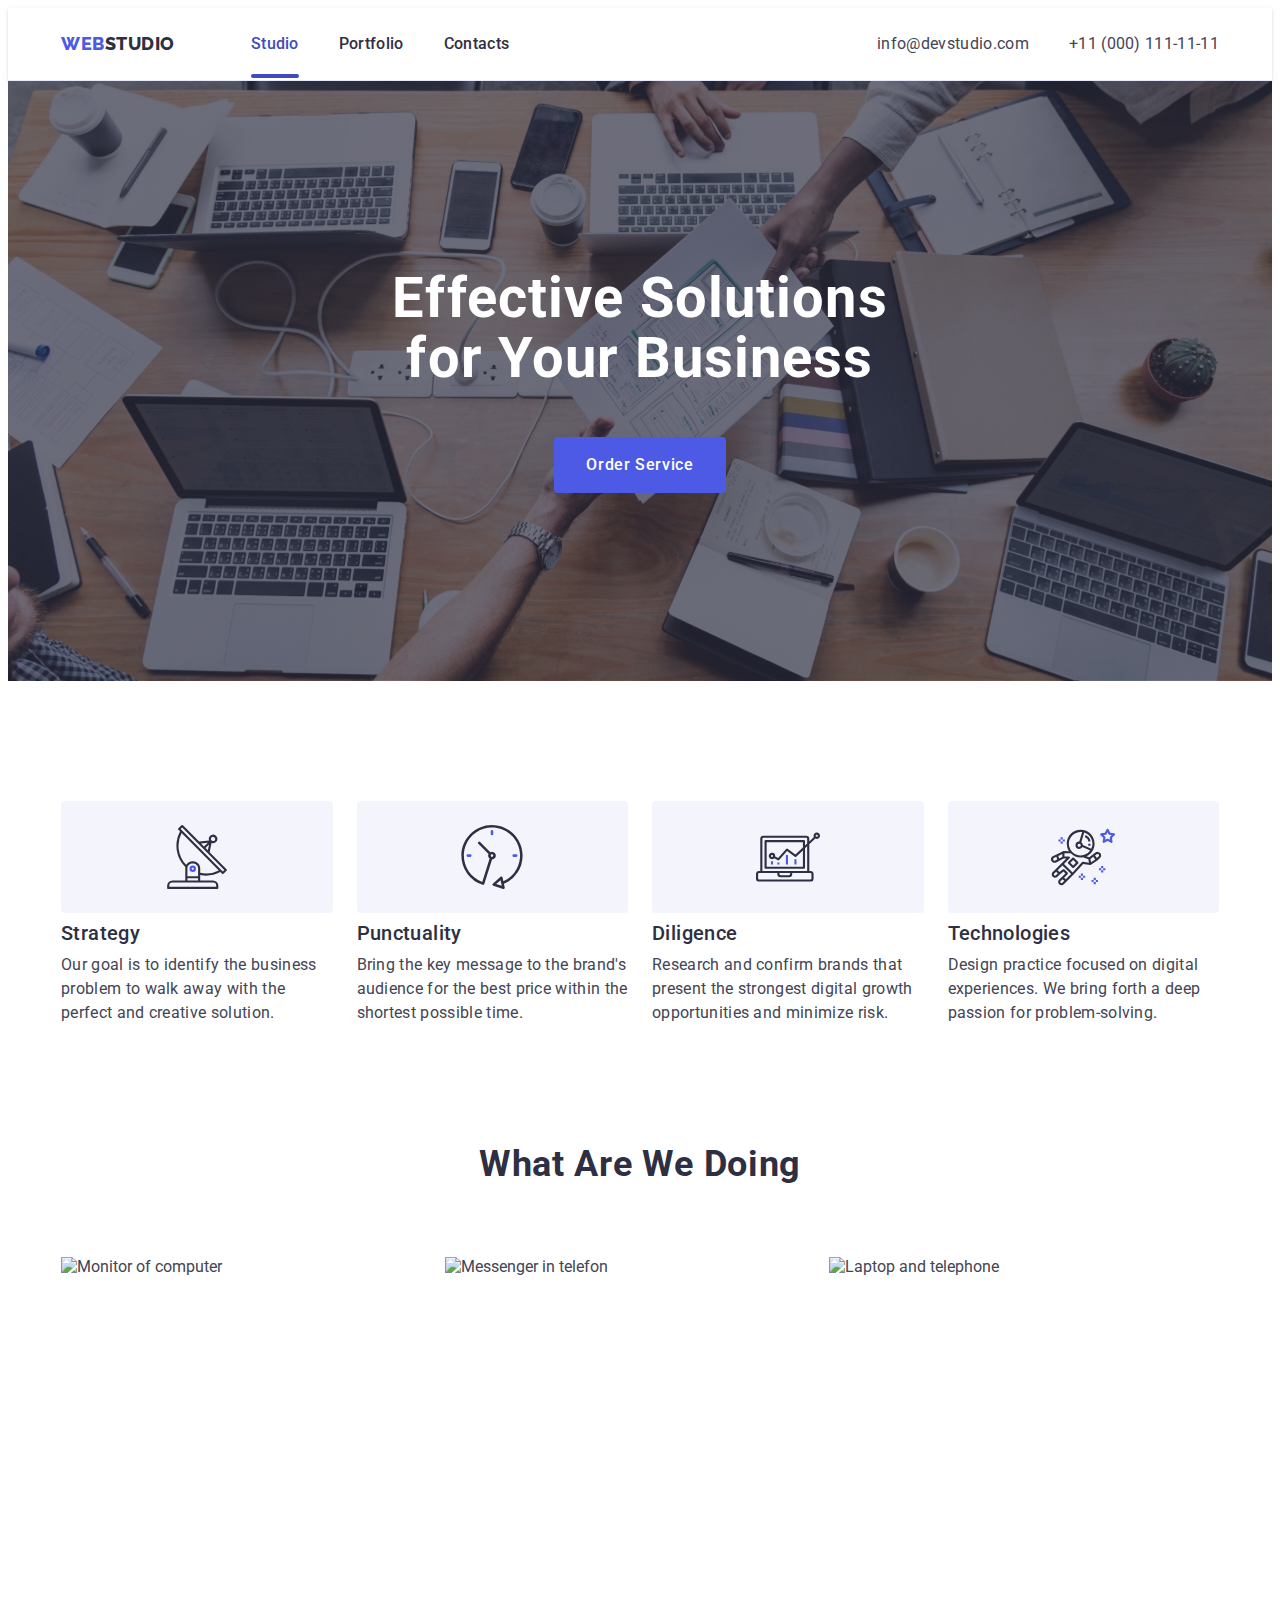
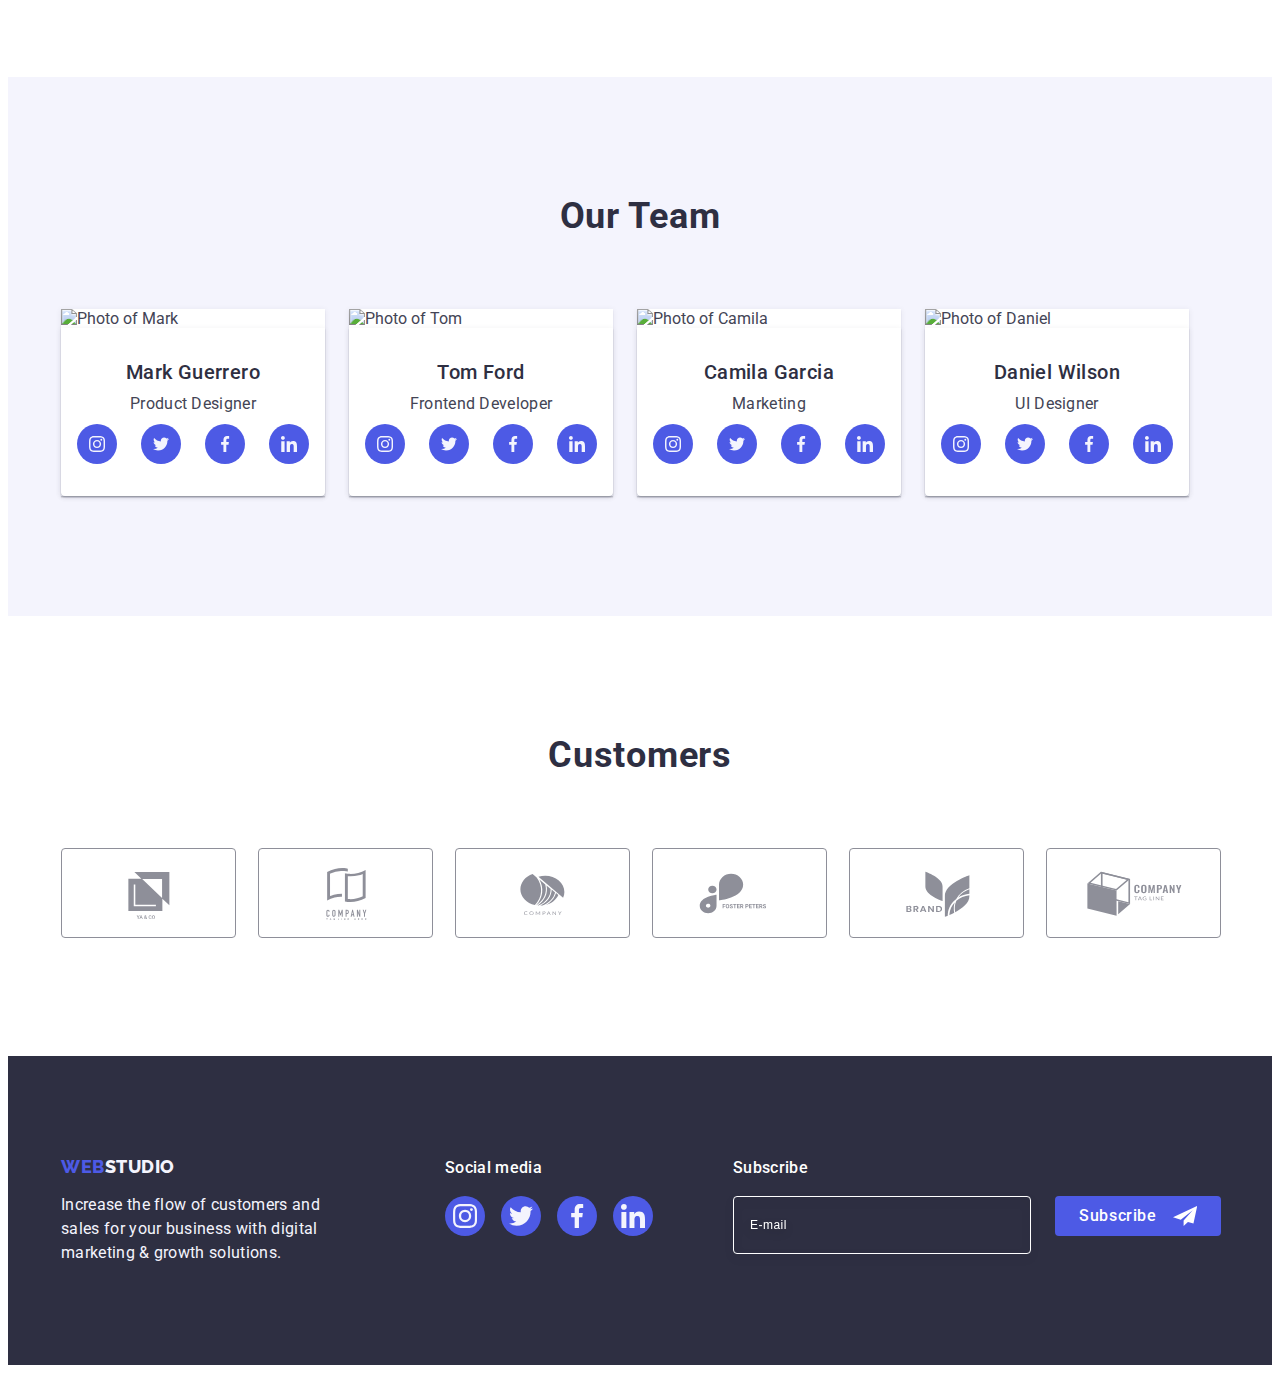
==== index.html @ 2ab0782d "styles edited" ====
<!DOCTYPE html>
<html lang="en">
  <head>
    <meta charset="UTF-8" />
    <meta http-equiv="X-UA-Compatible" content="IE=edge" />
    <meta name="viewport" content="width=device-width, initial-scale=1.0" />
    <link rel="preconnect" href="https://fonts.googleapis.com" />
    <link rel="preconnect" href="https://fonts.gstatic.com" crossorigin />
    <link
      href="https://fonts.googleapis.com/css2?family=Raleway:wght@800&family=Roboto:wght@400;500;700;900&display=swap"
      rel="stylesheet"
    />
    <title>WebStudio</title>
    <link
      rel="stylesheet"
      href="https://cdnjs.cloudflare.com/ajax/libs/modern-normalize/2.0.0/modern-normalize.min.css"
      integrity="sha512-4xo8blKMVCiXpTaLzQSLSw3KFOVPWhm/TRtuPVc4WG6kUgjH6J03IBuG7JZPkcWMxJ5huwaBpOpnwYElP/m6wg=="
      crossorigin="anonymous"
      referrerpolicy="no-referrer"
    />
    <link rel="stylesheet" href="./css/styles.css" />
  </head>

  <body class="body">
    <header class="header">
      <div class="container header-container">
        <nav class="header-nav">
          <a class="header-nav-logo logo link" href="./index.html"
            >Web<span class="alt-logo">Studio</span></a
          >
          <ul class="header-nav-list list">
            <li>
              <a class="header-nav-item link current" href="./index.html"
                >Studio</a
              >
            </li>
            <li>
              <a class="header-nav-item link" href="./portfolio.html"
                >Portfolio</a
              >
            </li>
            <li><a class="header-nav-item link" href="">Contacts</a></li>
          </ul>
        </nav>
        <address class="contacts">
          <ul class="contacts-list list">
            <li>
              <a
                class="contacts-list-item link text"
                href="mailto:info@devstudio.com"
                >info@devstudio.com</a
              >
            </li>
            <li>
              <a class="contacts-list-item link text" href="tel:+110001111111"
                >+11 (000) 111-11-11</a
              >
            </li>
          </ul>
        </address>
      </div>
    </header>

    <!--MAIN SECTION-->
    <main class="main">
      <section class="hero">
        <div class="container main-container">
          <h1 class="hero-title">Effective Solutions for Your Business</h1>
          <button class="hero-btn" type="button" data-modal-open>
            Order Service
          </button>
        </div>
      </section>

      <!--OUR FEATURES-->
      <section class="features">
        <div class="container features-container">
          <h2 class="visually-hidden">Our Features</h2>
          <ul class="features-list list">
            <li class="features-list-item">
              <div class="block">
                <svg class="features-list-icon" width="64" height="64">
                  <use href="./images/icons.svg#icon-antenna"></use>
                </svg>
              </div>
              <h3 class="title">Strategy</h3>
              <p class="features-text text">
                Our goal is to identify the business problem to walk away with
                the perfect and creative solution.
              </p>
            </li>
            <li class="features-list-item">
              <div class="block">
                <svg class="features-list-icon" width="64" height="64">
                  <use href="./images/icons.svg#icon-clock"></use>
                </svg>
              </div>
              <h3 class="title">Punctuality</h3>
              <p class="features-text text">
                Bring the key message to the brand's audience for the best price
                within the shortest possible time.
              </p>
            </li>
            <li class="features-list-item">
              <div class="block">
                <svg class="features-list-icon" width="64" height="64">
                  <use href="./images/icons.svg#icon-diagram"></use>
                </svg>
              </div>
              <h3 class="title">Diligence</h3>
              <p class="features-text text">
                Research and confirm brands that present the strongest digital
                growth opportunities and minimize risk.
              </p>
            </li>
            <li class="features-list-item">
              <div class="block">
                <svg class="features-list-icon" width="64" height="64">
                  <use href="./images/icons.svg#icon-astronaut"></use>
                </svg>
              </div>
              <h3 class="title">Technologies</h3>
              <p class="features-text text">
                Design practice focused on digital experiences. We bring forth a
                deep passion for problem-solving.
              </p>
            </li>
          </ul>
        </div>
      </section>

      <!--WHAT ARE WE DOING-->
      <section class="info">
        <div class="container info-container">
          <h2 class="info-title">What are we doing</h2>
          <ul class="info-list list">
            <li class="info-list-item">
              <img
                class="info-list-img"
                src="./images/wawd-01.jpg"
                alt="Monitor of computer"
                width="360"
                height="300"
              />
            </li>
            <li class="info-list-item">
              <img
                class="info-list-img"
                src="./images/wawd-02.jpg"
                alt="Messenger in telefon"
                width="360"
                height="300"
              />
            </li>
            <li class="info-list-item">
              <img
                class="info-list-img"
                src="./images/wawd-03.jpg"
                alt="Laptop and telephone"
                width="360"
                height="300"
              />
            </li>
          </ul>
        </div>
      </section>

      <!--OUR TEAM-->
      <section class="team">
        <div class="container team-container">
          <h2 class="team-title info-title">Our Team</h2>
          <ul class="team-list list">
            <li class="team-list-item">
              <img
                class="team-list-img"
                src="./images/our-team-1.jpg"
                alt="Photo of Mark"
                width="264"
              />
              <div class="team-card">
                <h3 class="team-list-title title">Mark Guerrero</h3>
                <p class="team-list-text text">Product Designer</p>
                <ul class="social-list list">
                  <li class="social-list-item">
                    <a href="" class="social-link">
                      <svg class="social-icons" width="16" height="16">
                        <use href="./images/icons.svg#icon-instagram"></use>
                      </svg>
                    </a>
                  </li>
                  <li class="social-list-item">
                    <a href="" class="social-link">
                      <svg class="social-icons" width="16" height="16">
                        <use href="./images/icons.svg#icon-twitter"></use>
                      </svg>
                    </a>
                  </li>
                  <li class="social-list-item">
                    <a href="" class="social-link">
                      <svg class="social-icons" width="16" height="16">
                        <use href="./images/icons.svg#icon-facebook"></use>
                      </svg>
                    </a>
                  </li>
                  <li class="social-list-item">
                    <a href="" class="social-link">
                      <svg class="social-icons" width="16" height="16">
                        <use href="./images/icons.svg#icon-linkedin"></use>
                      </svg>
                    </a>
                  </li>
                </ul>
              </div>
            </li>
            <li class="team-list-item">
              <img
                class="team-list-img"
                src="./images/our-team-2.jpg"
                alt="Photo of Tom"
                width="264"
              />
              <div class="team-card">
                <h3 class="team-list-title title">Tom Ford</h3>
                <p class="team-list-text text">Frontend Developer</p>
                <ul class="social-list list">
                  <li class="social-list-item">
                    <a href="" class="social-link">
                      <svg class="social-icons" width="16" height="16">
                        <use href="./images/icons.svg#icon-instagram"></use>
                      </svg>
                    </a>
                  </li>
                  <li class="social-list-item">
                    <a href="" class="social-link">
                      <svg class="social-icons" width="16" height="16">
                        <use href="./images/icons.svg#icon-twitter"></use>
                      </svg>
                    </a>
                  </li>
                  <li class="social-list-item">
                    <a href="" class="social-link">
                      <svg class="social-icons" width="16" height="16">
                        <use href="./images/icons.svg#icon-facebook"></use>
                      </svg>
                    </a>
                  </li>
                  <li class="social-list-item">
                    <a href="" class="social-link">
                      <svg class="social-icons" width="16" height="16">
                        <use href="./images/icons.svg#icon-linkedin"></use>
                      </svg>
                    </a>
                  </li>
                </ul>
              </div>
            </li>
            <li class="team-list-item">
              <img
                class="team-list-img"
                src="./images/our-team-3.jpg"
                alt="Photo of Camila"
                width="264"
              />
              <div class="team-card">
                <h3 class="team-list-title title">Camila Garcia</h3>
                <p class="team-list-text text">Marketing</p>
                <ul class="social-list list">
                  <li class="social-list-item">
                    <a href="" class="social-link">
                      <svg class="social-icons" width="16" height="16">
                        <use href="./images/icons.svg#icon-instagram"></use>
                      </svg>
                    </a>
                  </li>
                  <li class="social-list-item">
                    <a href="" class="social-link">
                      <svg class="social-icons" width="16" height="16">
                        <use href="./images/icons.svg#icon-twitter"></use>
                      </svg>
                    </a>
                  </li>
                  <li class="social-list-item">
                    <a href="" class="social-link">
                      <svg class="social-icons" width="16" height="16">
                        <use href="./images/icons.svg#icon-facebook"></use>
                      </svg>
                    </a>
                  </li>
                  <li class="social-list-item">
                    <a href="" class="social-link">
                      <svg class="social-icons" width="16" height="16">
                        <use href="./images/icons.svg#icon-linkedin"></use>
                      </svg>
                    </a>
                  </li>
                </ul>
              </div>
            </li>
            <li class="team-list-item">
              <img
                class="team-list-img"
                src="./images/our-team-4.jpg"
                alt="Photo of Daniel"
                width="264"
              />
              <div class="team-card">
                <h3 class="team-list-title title">Daniel Wilson</h3>
                <p class="team-list-text text">UI Designer</p>
                <ul class="social-list list">
                  <li class="social-list-item">
                    <a href="" class="social-link">
                      <svg class="social-icons" width="16" height="16">
                        <use href="./images/icons.svg#icon-instagram"></use>
                      </svg>
                    </a>
                  </li>
                  <li class="social-list-item">
                    <a href="" class="social-link">
                      <svg class="social-icons" width="16" height="16">
                        <use href="./images/icons.svg#icon-twitter"></use>
                      </svg>
                    </a>
                  </li>
                  <li class="social-list-item">
                    <a href="" class="social-link">
                      <svg class="social-icons" width="16" height="16">
                        <use href="./images/icons.svg#icon-facebook"></use>
                      </svg>
                    </a>
                  </li>
                  <li class="social-list-item">
                    <a href="" class="social-link">
                      <svg class="social-icons" width="16" height="16">
                        <use href="./images/icons.svg#icon-linkedin"></use>
                      </svg>
                    </a>
                  </li>
                </ul>
              </div>
            </li>
          </ul>
        </div>
      </section>

      <section class="customers">
        <div class="container customers-container">
          <h2 class="customers-title title">Customers</h2>
          <ul class="list customers-list">
            <li class="customers-list-item">
              <a class="customers-link link" href="">
                <svg class="customers-icon" width="104" height="56">
                  <use href="./images/icons.svg#icon-customers-01"></use>
                </svg>
              </a>
            </li>
            <li class="customers-list-item">
              <a class="customers-link link" href="">
                <svg class="customers-icon" width="104" height="56">
                  <use href="./images/icons.svg#icon-customers-02"></use>
                </svg>
              </a>
            </li>
            <li class="customers-list-item">
              <a class="customers-link link" href="">
                <svg class="customers-icon" width="104" height="56">
                  <use href="./images/icons.svg#icon-customers-03"></use>
                </svg>
              </a>
            </li>
            <li class="customers-list-item">
              <a class="customers-link link" href="">
                <svg class="customers-icon" width="104" height="56">
                  <use href="./images/icons.svg#icon-customers-04"></use>
                </svg>
              </a>
            </li>
            <li class="customers-list-item">
              <a class="customers-link link" href="">
                <svg class="customers-icon" width="104" height="56">
                  <use href="./images/icons.svg#icon-customers-05"></use>
                </svg>
              </a>
            </li>
            <li class="customers-list-item">
              <a class="customers-link link" href="">
                <svg class="customers-icon" width="104" height="56">
                  <use href="./images/icons.svg#icon-customers-06"></use>
                </svg>
              </a>
            </li>
          </ul>
        </div>
      </section>
    </main>

    <footer class="footer">
      <div class="container footer-container">
        <div class="footer-box">
          <a class="footer-logo logo link" href="./index.html"
            >Web<span class="alt-logo-footer">Studio</span></a
          >
          <p class="footer-text text">
            Increase the flow of customers and sales for your business with
            digital marketing & growth solutions.
          </p>
        </div>
        <div class="social-footer">
          <p class="social-footer-paragraph">Social media</p>
          <ul class="footer-list list">
            <li class="footer-list-item">
              <a class="footer-list-link" href="">
                <svg class="footer-icon" height="24" width="24">
                  <use href="./images/icons.svg#icon-instagram"></use>
                </svg>
              </a>
            </li>
            <li class="footer-list-item">
              <a class="footer-list-link" href=""
                ><svg class="footer-icon" height="24" width="24">
                  <use href="./images/icons.svg#icon-twitter"></use></svg
              ></a>
            </li>
            <li class="footer-list-item">
              <a class="footer-list-link" href=""
                ><svg class="footer-icon" height="24" width="24">
                  <use href="./images/icons.svg#icon-facebook"></use></svg
              ></a>
            </li>
            <li class="footer-list-item">
              <a class="footer-list-link" href=""
                ><svg class="footer-icon" height="24" width="24">
                  <use href="./images/icons.svg#icon-linkedin"></use></svg
              ></a>
            </li>
          </ul>
        </div>
        <div class="subscribe-container social-footer">
          <p class="footer-subscribe-text">Subscribe</p>
          <form class="footer-form">
            <label
              class="footer-label"
              for="footer-email"
              aria-label="footer email"
            >
              <input
                type="email"
                class="footer-input"
                placeholder="E-mail"
                name="footer-email"
                id="footer-email"
              />
            </label>
            <button type="submit" class="footer-form-btn">
              Subscribe
              <svg width="24" height="24" class="footer-plane-icon">
                <use href="./images/icons.svg#icon-send"></use>
              </svg>
            </button>
          </form>
        </div>
      </div>
    </footer>

    <div class="backdrop is-hidden" data-modal>
      <div class="modal">
        <button type="button" class="modal-button" data-modal-close>
          <svg class="modal-button-svg" width="8" height="8">
            <use href="./images/icons.svg#icon-modal"></use>
          </svg>
        </button>
        <p class="modal-title">Leave your contacts and we will call you back</p>
        <form class="modal-form">
          <div class="modal-field">
            <label for="user-name" class="modal-label">Name</label>
            <div class="modal-wrap">
              <input
                class="modal-input"
                type="text"
                placeholder=""
                id="user-name"
                name="user-name"
              />
              <svg class="modal-icon" width="18" height="24">
                <use href="./images/icons.svg#icon-person-modal"></use>
              </svg>
            </div>
          </div>
          <div class="modal-field">
            <label for="user-tel" class="modal-label">Phone</label>
            <div class="modal-wrap">
              <input
                class="modal-input"
                type="tel"
                placeholder=""
                id="user-tel"
                name="user-tel"
              />
              <svg class="modal-icon" width="18" height="24">
                <use href="./images/icons.svg#icon-phone-modal"></use>
              </svg>
            </div>
          </div>
          <div class="modal-field">
            <label for="user-email" class="modal-label">Email</label>
            <div class="modal-wrap">
              <input
                class="modal-input"
                type="email"
                placeholder=""
                id="user-email"
                name="user-email"
              />
              <svg class="modal-icon" width="18" height="24">
                <use href="./images/icons.svg#icon-email-modal"></use>
              </svg>
            </div>
          </div>
          <div class="modal-field-form">
            <label for="user-comment" class="modal-label">Comment</label>
            <textarea
              name="user-comment"
              id="user-comment"
              placeholder="Text input"
              class="modal-textarea"
            ></textarea>
          </div>
          <div class="modal-field-checkbox">
            <input
              type="checkbox"
              name="user-privacy"
              id="user-privacy"
              class="input-check visually-hidden"
              value="true"
            />
            <label for="user-privacy" class="check-text">
              <span class="modal-check-span">
                <svg class="checkbox-icon" width="10" height="8">
                  <use href="./images/icons.svg#icon-check"></use></svg></span
              >I accept the terms and conditions of the&nbsp;
              <a class="privacy-link" href="">Privacy Policy</a>
            </label>
            <button class="submit-btn" type="submit">Send</button>
          </div>
        </form>
      </div>
    </div>
    <script src="./js/modal.js"></script>
  </body>
</html>
---- css/styles.css ----
:root {
  --main-text: #434455;
  --title: #2e2f42;
  --btn-color: #e7e9fc;
}

.link {
  text-decoration: none;
}

.list {
  list-style-type: none;
}

.text {
  font-size: 16px;
  line-height: 1.5;
  letter-spacing: 0.02em;
  color: var(--main-text);
  font-style: normal;
}

.container {
  max-width: 1158px;
  margin: 0 auto;
  padding-right: 15px;
  padding-left: 15px;
}
.visually-hidden {
  position: absolute;
  width: 1px;
  height: 1px;
  margin: -1px;
  border: 0;
  padding: 0;

  white-space: nowrap;
  clip-path: inset(100%);
  clip: rect(0 0 0 0);
  overflow: hidden;
}

.is-hidden {
  opacity: 0;
  visibility: hidden;
  pointer-events: none;
}

body {
  font-family: "Roboto", sans-serif;
  color: var(--main-text);
  background-color: #ffffff;
}

p,
h1,
h2,
h3,
h4,
h5,
h6 {
  margin-top: 0;
  margin-bottom: 0;
}

a {
  text-decoration: none;
}

ul {
  margin-top: 0;
  margin-bottom: 0;
  padding-left: 0;
}

img {
  display: block;
}

/**--------------HEADER-----------------*/

.header {
  max-height: 72px;
  border-bottom: 1px solid #e7e9fc;
  box-shadow: 0px 2px 1px rgba(46, 47, 66, 0.08),
    0px 1px 1px rgba(46, 47, 66, 0.16), 0px 1px 6px rgba(46, 47, 66, 0.08);
}

.header-nav {
  display: flex;
  align-items: center;
  flex-grow: 1;
}

.header-container {
  display: flex;
  align-items: center;
}

.logo {
  font-family: "Raleway", sans-serif;
  font-size: 18px;
  font-weight: 800;
  line-height: 1.17;
  letter-spacing: 0.03em;
  color: #4d5ae5;
  text-transform: uppercase;
}

.alt-logo {
  color: #2e2f42;
}

.header-nav-logo {
  margin-right: 76px;
}

.header-nav-list {
  display: flex;
  gap: 40px;
  padding: 24px 0 24px;
}
.header-nav-item {
  font-weight: 500;
  font-size: 16px;
  line-height: 1.5;
  letter-spacing: 0.02em;
  color: #2e2f42;
  padding: 24px 0 24px;
  transition: color 250ms cubic-bezier(0.4, 0, 0.2, 1);
}

.header-nav-item:hover,
.header-nav-item:focus {
  color: #404bbf;
}

.current {
  position: relative;
  color: #404bbf;
}

.current::after {
  content: "";
  position: absolute;
  left: 0;
  bottom: -1px;
  height: 4px;
  background-color: #404bbf;
  display: block;
  width: 100%;
  border-radius: 2px;
}

.contacts {
  font-style: normal;
}
.contacts-list {
  display: flex;
  gap: 40px;
}

.contacts-list-item {
  transition: color 250ms cubic-bezier(0.4, 0, 0.2, 1);
}

.contacts-list-item.link:hover {
  color: #404bbf;
}

.contacts-list-item.link:focus {
  color: #404bbf;
}

/*?----------MAIN-HERO------------*/
.main {
}

.main-container {
  display: flex;
  align-items: center;
  justify-content: center;
  flex-direction: column;
  gap: 48px;
}

.hero {
  padding: 188px 0;
  background-image: linear-gradient(
      rgba(46, 47, 66, 0.7),
      rgba(46, 47, 66, 0.7)
    ),
    url(../images/background-main.jpg);
  background-repeat: no-repeat;
  background-position: center;
  background-size: cover;
  max-width: 1440px;
  margin: 0 auto;
}
.hero-title {
  font-weight: 700;
  font-size: 56px;
  line-height: 1.07;
  letter-spacing: 0.02em;
  color: #ffffff;
  text-align: center;
  max-width: 496px;
}

.hero-btn {
  font-family: "Roboto", sans-serif;
  font-style: normal;
  font-weight: 500;
  font-size: 16px;
  line-height: 1.5;
  letter-spacing: 0.04em;
  color: #ffffff;
  background-color: #4d5ae5;
  cursor: pointer;
  padding: 16px 32px;
  min-width: 169px;
  height: 56px;
  border-radius: 4px;
  border: none;
  transition: background-color 250ms cubic-bezier(0.4, 0, 0.2, 1);
}

.hero-btn:focus,
.hero-btn:hover {
  background-color: #404bbf;
}

/*!----------FEATURES----------*/

.features {
  padding: 120px 0;
}

.features-container {
}

.features-list {
  display: flex;
  gap: 72px 24px;
  flex-wrap: wrap;
}

.features-list-icon {
}

.block {
  background-color: #f4f4fd;
  border-radius: 4px;
  display: flex;
  align-items: center;
  justify-content: center;
  height: 112px;
  margin-bottom: 8px;
}

.features-list-item {
  width: calc((100% - 72px) / 4);
  min-width: 220px;
}
.title {
  font-weight: 500;
  font-size: 20px;
  line-height: 1.2;
  letter-spacing: 0.02em;
  color: var(--title);
  margin-bottom: 8px;
}
.features-text {
}

/*?--------------INFO--------------*/

.info {
  padding-bottom: 120px;
}
.info-title {
  font-weight: 700;
  font-size: 36px;
  line-height: 1.11;
  text-align: center;
  letter-spacing: 0.02em;
  text-transform: capitalize;
  color: var(--title);
  margin-bottom: 72px;
}
.info-list {
  display: flex;
  gap: 24px;
}
.info-list-item {
  width: calc((100%-48px) / 3);
}
.info-list-img {
}

/*!-------------TEAM--------------*/

.team {
  background-color: #f4f4fd;
  padding: 120px 0;
}

.team-container {
}

.team-title {
}

.team-list {
  display: flex;
  gap: 24px;
}
.team-list-item {
  background-color: #ffffff;
  border-radius: 0px 0px 4px 4px;
  box-shadow: 0px 1px 6px rgba(46, 47, 66, 0.08),
    0px 1px 1px rgba(46, 47, 66, 0.16), 0px 2px 1px rgba(46, 47, 66, 0.08);
}
.team-list-img {
}

.team-card {
  padding: 32px 0;
  box-shadow: 0px 1px 6px rgba(46, 47, 66, 0.08),
    0px 1px 1px rgba(46, 47, 66, 0.16), 0px 2px 1px rgba(46, 47, 66, 0.08);
}

.team-list-title {
  text-align: center;
  margin-bottom: 8px;
}
.team-list-text {
  text-align: center;
}

.social-list {
  display: flex;
  gap: 24px;
  margin-top: 8px;
  justify-content: center;
}

.social-link {
  display: flex;
  height: 40px;
  width: 40px;
  border-radius: 50%;
  background-color: #4d5ae5;
  align-items: center;
  justify-content: center;
  transition: background-color 250ms cubic-bezier(0.4, 0, 0.2, 1);
}

.social-link:hover,
.social-link:focus {
  background-color: #404bbf;
}

.social-icons {
  fill: #f4f4fd;
}

/**----------CUSTOMERS---------- */

.customers {
  padding: 120px 0;
}

.customers-container {
}
.customers-title {
  font-weight: 700;
  font-size: 36px;
  line-height: 1.11;
  text-align: center;
  letter-spacing: 0.02em;
  color: var(--title);
  margin-bottom: 72px;
}

.customers-list {
  display: flex;
  gap: 24px;
}
.customers-link {
  width: 100%;
  height: 100%;
  display: flex;
  align-items: center;
  justify-content: center;
  color: #8e8f99;
  border: 1px solid #8e8f99;
  border-radius: 4px;
  transition: border-color 250ms cubic-bezier(0.4, 0, 0.2, 1),
    color 250ms cubic-bezier(0.4, 0, 0.2, 1);
}

.customers-link:hover,
.customers-link:focus {
  border-color: #404bbf;
  color: #404bbf;
}

.customers-icon {
  fill: currentColor;
}

.customers-list-item {
  width: calc((100% - 120px) / 6);
  height: 88px;
}

/*?----------FOOTER----------*/

.footer {
  background-color: var(--title);
  padding: 100px 0;
}

.footer-container {
  display: flex;
  align-items: baseline;
}

.footer-box {
  margin-right: 120px;
}
.footer-logo {
  display: inline-block;
  margin-bottom: 16px;
}

.footer-text {
  color: #f4f4fd;
  width: 264px;
}

.alt-logo-footer {
  color: #f4f4fd;
}

.social-footer {
}
.social-footer-paragraph {
  font-weight: 500;
  font-size: 16px;
  line-height: 1.5;
  letter-spacing: 0.02em;
  color: #ffffff;
  margin-bottom: 16px;
}
.footer-list {
  display: flex;
  gap: 16px;
}
.footer-list-link {
  width: 100%;
  height: 100%;
  background-color: #4d5ae5;
  border-radius: 50%;
  display: flex;
  align-items: center;
  justify-content: center;
  transition: background-color 250ms cubic-bezier(0.4, 0, 0.2, 1);
}

.footer-list-link:hover,
.footer-list-link:focus {
  background-color: #31d0aa;
}

.footer-list-item {
  width: 40px;
  height: 40px;
}
.footer-icon {
  fill: #f4f4fd;
}

.subscribe-container {
  margin-left: 80px;
}

.social-footer {
}
.footer-subscribe-text {
  font-weight: 500;
  font-size: 16px;
  line-height: 1.5;
  letter-spacing: 0.02em;
  color: #ffffff;
  margin-bottom: 16px;
}
.footer-form {
  display: flex;
  gap: 24px;
}

input {
  display: block;
}

.footer-input {
  width: 264px;
  height: 40px;
  border: 1px solid #ffffff;
  filter: drop-shadow(0px 4px 4px rgba(0, 0, 0, 0.15));
  border-radius: 4px;
  background: transparent;
  padding: 8px 16px;
  font-size: 12px;
  line-height: 1.5;
  letter-spacing: 0.04em;
  color: #ffffff;
}

.footer-input::placeholder {
  color: #ffffff;
}

.footer-form-btn {
  min-width: 165px;
  height: 40px;
  display: flex;
  justify-content: center;
  align-items: center;
  font-family: "Roboto", sans-serif;
  font-size: 16px;
  font-weight: 500;
  letter-spacing: 0.04em;
  cursor: pointer;
  border: none;
  padding: 10px 24px;
  color: #ffffff;
  line-height: 1.5;
  background: #4d5ae5;
  border-radius: 4px;
  transition: background-color 250ms cubic-bezier(0.4, 0, 0.2, 1);
}

.footer-plane-icon {
  margin-left: 16px;
  fill: #ffffff;
}

.footer-form-btn:is(:hover, :focus) {
  background-color: #31d0aa;
}

/*!-------------MODAL--------------  */

.backdrop {
  position: fixed;
  top: 0;
  left: 0;
  width: 100%;
  height: 100%;
  background-color: rgba(46, 47, 66, 0.4);
  transition: opacity 250ms cubic-bezier(0.4, 0, 0.2, 1),
    visibility 250ms cubic-bezier(0.4, 0, 0.2, 1);
}

.modal {
  position: absolute;
  top: 50%;
  left: 50%;
  transform: translate(-50%, -50%) scale(1);
  width: calc(100% - 36px);
  max-width: 408px;
  min-height: 584px;
  background: #fcfcfc;
  box-shadow: 0px 1px 1px rgba(0, 0, 0, 0.14), 0px 1px 3px rgba(0, 0, 0, 0.12),
    0px 2px 1px rgba(0, 0, 0, 0.2);
  border-radius: 4px;
  transition: transform 250ms cubic-bezier(0.4, 0, 0.2, 1);
  padding: 72px 24px 24px 24px;
}

.modal-button {
  position: absolute;
  top: 24px;
  right: 24px;
  width: 24px;
  height: 24px;
  border-radius: 50%;
  display: flex;
  align-items: center;
  justify-content: center;
  background-color: #e7e9fc;
  border: 1px solid rgba(0, 0, 0, 0.1);
  padding: 0;
  cursor: pointer;
  transition: background-color 250ms cubic-bezier(0.4, 0, 0.2, 1),
    border 250ms cubic-bezier(0.4, 0, 0.2, 1);
}
.modal-button:hover {
  border: none;
  background-color: #404bbf;
}
.modal-button:focus {
  border: none;
  background-color: #404bbf;
}
.modal-button:hover,
.modal-button:focus .modal-button-svg {
  fill: #ffffff;
}

.modal-button-svg {
  transition: fill 250ms cubic-bezier(0.4, 0, 0.2, 1);
}

.modal-title {
  margin-bottom: 16px;
  font-weight: 500;
  font-size: 16px;
  line-height: 1.5;
  text-align: center;
  letter-spacing: 0.02em;
  color: #2e2f42;
}

textarea {
  resize: none;
}

.modal-textarea {
  width: 100%;
  height: 120px;
  font-weight: 400;
  font-size: 12px;
  line-height: 1.17;
  letter-spacing: 0.04em;
  color: rgba(46, 47, 66, 0.4);
  background-color: transparent;
  padding: 8px 16px;
  border: 1px solid rgba(46, 47, 66, 0.4);
  border-radius: 4px;
  outline: transparent;
  transition: border-color 250ms cubic-bezier(0.4, 0, 0.2, 1);
}

.modal-textarea:focus {
  border: 1px solid #4d5ae5;
  border-radius: 4px;
}
.modal-textarea::placeholder {
  font-weight: 400;
  font-size: 12px;
  line-height: 1.17;
  letter-spacing: 0.04em;
}

.modal-input {
  width: 100%;
  height: 40px;
  border: 1px solid rgba(46, 47, 66, 0.4);
  border-radius: 4px;
  background-color: transparent;
  padding-left: 38px;
  padding-right: 16px;
  outline: transparent;
  transition: border-color 250ms cubic-bezier(0.4, 0, 0.2, 1);
}

.modal-input:focus {
  border: 1px solid #4d5ae5;
  border-radius: 4px;
}

.modal-input:focus + .modal-icon {
  fill: #4d5ae5;
}

.modal-label {
  font-weight: 400;
  font-size: 12px;
  line-height: 1.17;
  letter-spacing: 0.04em;
  color: #8e8f99;
  display: block;
  margin-bottom: 4px;
}

.modal-icon {
  fill: #2e2f42;
  position: absolute;
  left: 16px;
  top: 50%;
  transform: translateY(-50%);
  transition: fill 250ms cubic-bezier(0.4, 0, 0.2, 1);
}

.modal-wrap {
  position: relative;
}

.modal-field {
  margin-bottom: 8px;
}

.modal-field-checkbox {
  margin-bottom: 24px;
}

.modal-field-form {
  margin-bottom: 16px;
}

.check-text {
  font-size: 12px;
  line-height: 1.17;
  letter-spacing: 0.04em;
  color: #8e8f99;
  display: flex;
  align-items: center;
}

.check-text a {
  color: #4d5ae5;
  text-decoration: underline;
}

.check-text span {
  width: 16px;
  height: 16px;
  border: 1px solid rgba(46, 47, 66, 0.4);
  border-radius: 2px;
  display: inline-flex;
  margin-right: 8px;
  display: flex;
  align-items: center;
  justify-content: center;
  fill: transparent;
  background-color: #ffffff;
  transition: background-color 250ms cubic-bezier(0.4, 0, 0.2, 1),
    border 250ms cubic-bezier(0.4, 0, 0.2, 1),
    fill 250ms cubic-bezier(0.4, 0, 0.2, 1);
}

.input-check:checked + .check-text span {
  background-color: #404bbf;
  fill: #f4f4fd;
  border: none;
}

.submit-btn {
  display: block;
  min-width: 169px;
  height: 56px;
  font-family: "Roboto", sans-serif;
  font-weight: 500;
  font-size: 16px;
  line-height: 1.5;
  letter-spacing: 0.04em;
  color: #ffffff;
  padding: 16px 32px;
  background: #4d5ae5;
  box-shadow: 0px 4px 4px rgba(0, 0, 0, 0.15);
  border-radius: 4px;
  border: none;
  cursor: pointer;
  transition: background-color 250ms cubic-bezier(0.4, 0, 0.2, 1);
  margin: 24px 96px 0;
}

.submit-btn:is(:hover, :focus) {
  background-color: #404bbf;
}

/*!---------------PORTFOLIO-----------*/

.portfolio-main {
  background-color: #ffffff;
}
.portfolio-hero {
  padding-top: 96px;
  padding-bottom: 120px;
}
.btns-list {
  display: flex;
  align-items: center;
  justify-content: center;
  gap: 24px;
  margin-bottom: 72px;
}
.btns-list-item {
}
.btns-list-btn {
  font-family: "Roboto", sans-serif;
  font-style: normal;
  font-weight: 500;
  font-size: 16px;
  line-height: 1.5;
  text-align: center;
  letter-spacing: 0.04em;
  color: #4d5ae5;
  background-color: #f4f4fd;
  cursor: pointer;
  padding: 12px 24px;
  border: 1px solid var(--btn-color);
  border-radius: 4px;
  transition: color 250ms cubic-bezier(0.4, 0, 0.2, 1),
    background-color 250ms cubic-bezier(0.4, 0, 0.2, 1),
    border-color 250ms cubic-bezier(0.4, 0, 0.2, 1),
    box-shadow 250ms cubic-bezier(0.4, 0, 0.2, 1);
}

.btns-list-btn:hover,
.btns-list-btn:focus,
.btns-list-btn:active {
  color: #ffffff;
  background-color: #404bbf;
  border: 1px solid transparent;
  box-shadow: 0px 3px 1px rgba(0, 0, 0, 0.1), 0px 2px 1px rgba(0, 0, 0, 0.08),
    0px 2px 2px rgba(0, 0, 0, 0.12);
}

.project-list {
  display: flex;
  flex-wrap: wrap;
  gap: 48px 24px;
}
.project-list-item {
  width: calc((100% - 48px) / 3);
}

.project-link {
  display: block;
  transition: box-shadow 250ms cubic-bezier(0.4, 0, 0.2, 1);
}

.project-link:hover,
.project-link:focus {
  box-shadow: 0px 1px 6px rgba(46, 47, 66, 0.08),
    0px 1px 1px rgba(46, 47, 66, 0.16), 0px 2px 1px rgba(46, 47, 66, 0.08);
}

.project-link:hover .app-text,
.project-link:focus .app-text {
  transform: translateY(0%);
  box-shadow: 0px 1px 6px rgba(46, 47, 66, 0.08),
    0px 1px 1px rgba(46, 47, 66, 0.16), 0px 2px 1px rgba(46, 47, 66, 0.08);
}
.app-text {
  position: absolute;
  top: 0;
  font-size: 16px;
  line-height: 1.5;
  letter-spacing: 0.02em;
  color: #f4f4fd;
  padding: 40px 32px;
  background-color: #4d5ae5;
  height: 100%;
  width: 100%;
  transform: translateY(100%);
  transition: transform 250ms cubic-bezier(0.4, 0, 0.2, 1);
}
.project-img {
}

.project-card {
  border: 1px solid #e7e9fc;
  border-top: none;
  padding: 32px 16px;
  margin-bottom: 8px;
}

.project-block {
  position: relative;
  overflow: hidden;
}
.project-title {
}
.project-text {
}
.text {
}
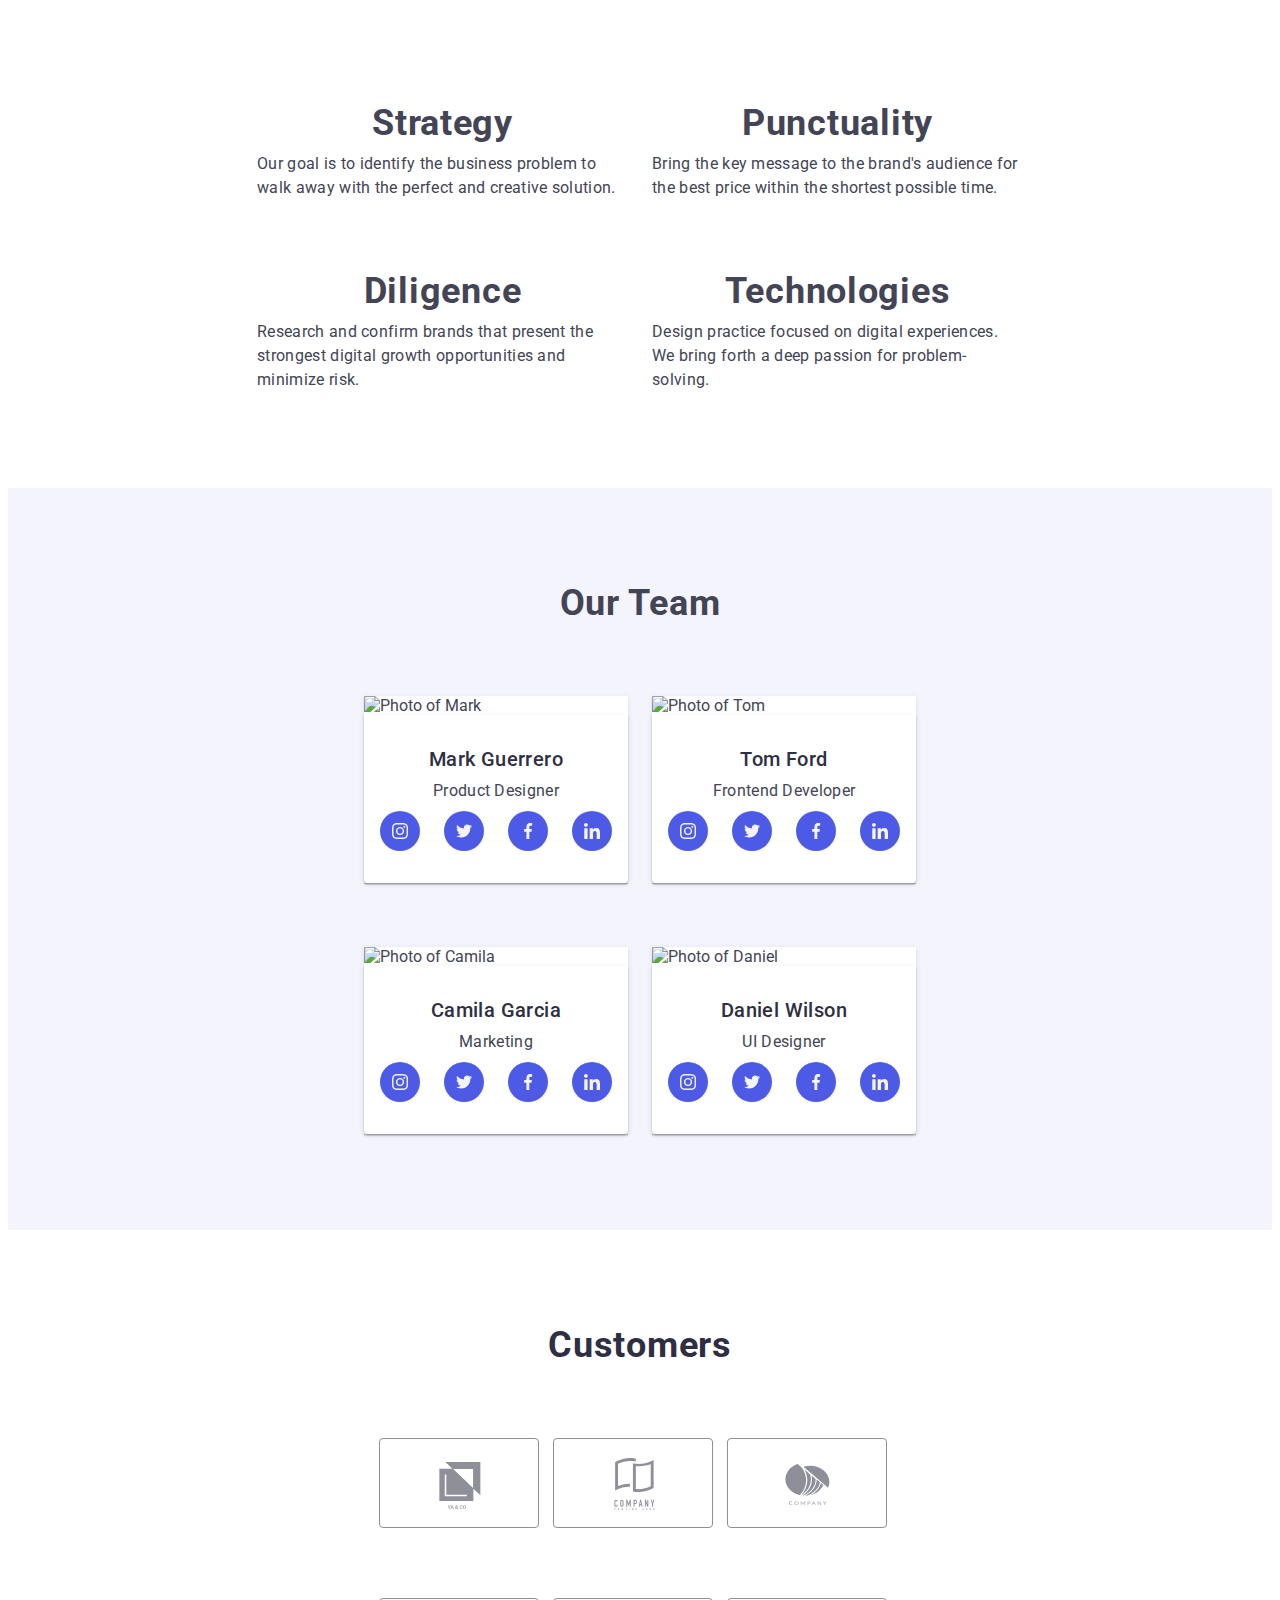
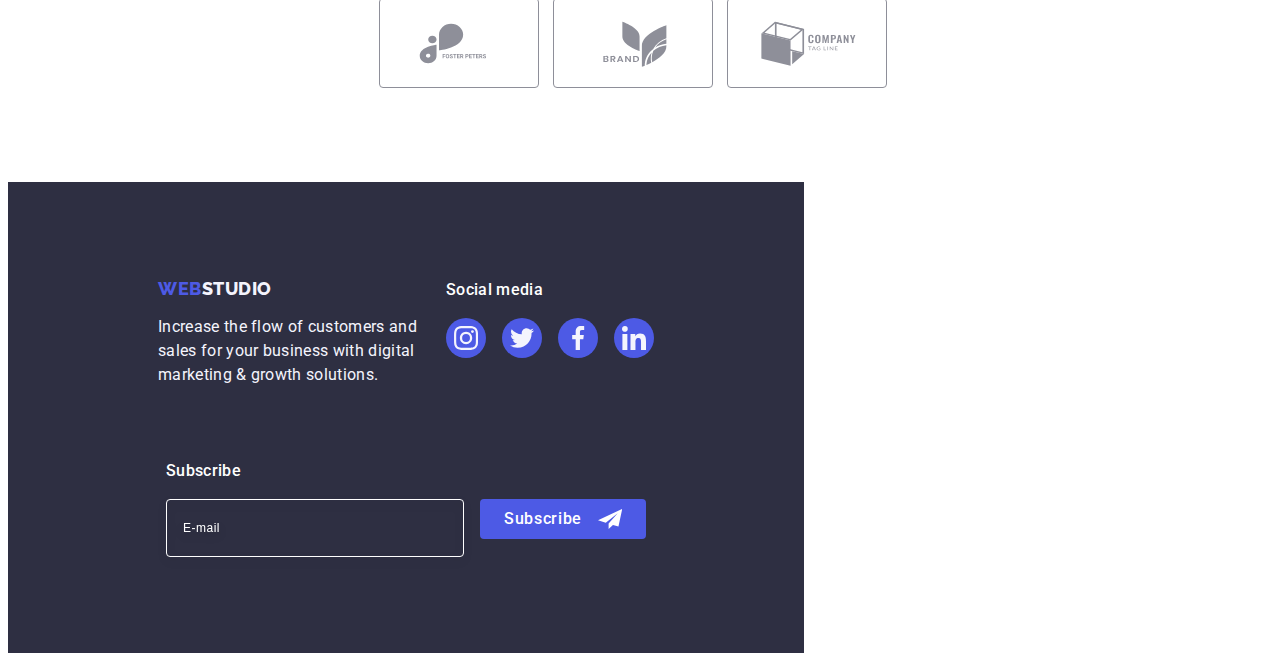
==== commit 5050e228: "media added" ====
--- a/index.html
+++ b/index.html
@@ -19,10 +19,11 @@
       referrerpolicy="no-referrer"
     />
     <link rel="stylesheet" href="./css/styles.css" />
+    <link rel="stylesheet" href="./css/modal.css" />
   </head>
 
   <body class="body">
-    <header class="header">
+    <!-- <header class="header">
       <div class="container header-container">
         <nav class="header-nav">
           <a class="header-nav-logo logo link" href="./index.html"
@@ -59,18 +60,18 @@
           </ul>
         </address>
       </div>
-    </header>
+    </header> -->
 
     <!--MAIN SECTION-->
     <main class="main">
-      <section class="hero">
+      <!-- <section class="hero">
         <div class="container main-container">
           <h1 class="hero-title">Effective Solutions for Your Business</h1>
           <button class="hero-btn" type="button" data-modal-open>
             Order Service
           </button>
         </div>
-      </section>
+      </section> -->
 
       <!--OUR FEATURES-->
       <section class="features">
@@ -83,7 +84,7 @@
                   <use href="./images/icons.svg#icon-antenna"></use>
                 </svg>
               </div>
-              <h3 class="title">Strategy</h3>
+              <h3 class="features-title">Strategy</h3>
               <p class="features-text text">
                 Our goal is to identify the business problem to walk away with
                 the perfect and creative solution.
@@ -95,7 +96,7 @@
                   <use href="./images/icons.svg#icon-clock"></use>
                 </svg>
               </div>
-              <h3 class="title">Punctuality</h3>
+              <h3 class="features-title">Punctuality</h3>
               <p class="features-text text">
                 Bring the key message to the brand's audience for the best price
                 within the shortest possible time.
@@ -107,7 +108,7 @@
                   <use href="./images/icons.svg#icon-diagram"></use>
                 </svg>
               </div>
-              <h3 class="title">Diligence</h3>
+              <h3 class="features-title">Diligence</h3>
               <p class="features-text text">
                 Research and confirm brands that present the strongest digital
                 growth opportunities and minimize risk.
@@ -119,7 +120,7 @@
                   <use href="./images/icons.svg#icon-astronaut"></use>
                 </svg>
               </div>
-              <h3 class="title">Technologies</h3>
+              <h3 class="features-title">Technologies</h3>
               <p class="features-text text">
                 Design practice focused on digital experiences. We bring forth a
                 deep passion for problem-solving.
@@ -342,6 +343,7 @@
         </div>
       </section>
 
+      <!-- CUSTOMERS -->
       <section class="customers">
         <div class="container customers-container">
           <h2 class="customers-title title">Customers</h2>
@@ -395,46 +397,48 @@
 
     <footer class="footer">
       <div class="container footer-container">
-        <div class="footer-box">
-          <a class="footer-logo logo link" href="./index.html"
-            >Web<span class="alt-logo-footer">Studio</span></a
-          >
-          <p class="footer-text text">
-            Increase the flow of customers and sales for your business with
-            digital marketing & growth solutions.
-          </p>
-        </div>
-        <div class="social-footer">
-          <p class="social-footer-paragraph">Social media</p>
-          <ul class="footer-list list">
-            <li class="footer-list-item">
-              <a class="footer-list-link" href="">
-                <svg class="footer-icon" height="24" width="24">
-                  <use href="./images/icons.svg#icon-instagram"></use>
-                </svg>
-              </a>
-            </li>
-            <li class="footer-list-item">
-              <a class="footer-list-link" href=""
-                ><svg class="footer-icon" height="24" width="24">
-                  <use href="./images/icons.svg#icon-twitter"></use></svg
-              ></a>
-            </li>
-            <li class="footer-list-item">
-              <a class="footer-list-link" href=""
-                ><svg class="footer-icon" height="24" width="24">
-                  <use href="./images/icons.svg#icon-facebook"></use></svg
-              ></a>
-            </li>
-            <li class="footer-list-item">
-              <a class="footer-list-link" href=""
-                ><svg class="footer-icon" height="24" width="24">
-                  <use href="./images/icons.svg#icon-linkedin"></use></svg
-              ></a>
-            </li>
-          </ul>
-        </div>
-        <div class="subscribe-container social-footer">
+        <div class="footer-wrap">
+          <div class="footer-box">
+            <a class="footer-logo logo link" href="./index.html"
+              >Web<span class="alt-logo-footer">Studio</span></a
+            >
+            <p class="footer-text text">
+              Increase the flow of customers and sales for your business with
+              digital marketing & growth solutions.
+            </p>
+          </div>
+          <div class="social-footer">
+            <p class="social-footer-paragraph">Social media</p>
+            <ul class="footer-list list">
+              <li class="footer-list-item">
+                <a class="footer-list-link" href="">
+                  <svg class="footer-icon" height="24" width="24">
+                    <use href="./images/icons.svg#icon-instagram"></use>
+                  </svg>
+                </a>
+              </li>
+              <li class="footer-list-item">
+                <a class="footer-list-link" href=""
+                  ><svg class="footer-icon" height="24" width="24">
+                    <use href="./images/icons.svg#icon-twitter"></use></svg
+                ></a>
+              </li>
+              <li class="footer-list-item">
+                <a class="footer-list-link" href=""
+                  ><svg class="footer-icon" height="24" width="24">
+                    <use href="./images/icons.svg#icon-facebook"></use></svg
+                ></a>
+              </li>
+              <li class="footer-list-item">
+                <a class="footer-list-link" href=""
+                  ><svg class="footer-icon" height="24" width="24">
+                    <use href="./images/icons.svg#icon-linkedin"></use></svg
+                ></a>
+              </li>
+            </ul>
+          </div>
+        </div>
+        <div class="subscribe-container">
           <p class="footer-subscribe-text">Subscribe</p>
           <form class="footer-form">
             <label
@@ -539,8 +543,8 @@
               >I accept the terms and conditions of the&nbsp;
               <a class="privacy-link" href="">Privacy Policy</a>
             </label>
-            <button class="submit-btn" type="submit">Send</button>
-          </div>
+          </div>
+          <button class="submit-btn" type="submit">Send</button>
         </form>
       </div>
     </div>
--- a/css/styles.css
+++ b/css/styles.css
@@ -21,7 +21,7 @@
 }
 
 .container {
-  max-width: 1158px;
+  max-width: 100%;
   margin: 0 auto;
   padding-right: 15px;
   padding-left: 15px;
@@ -233,7 +233,7 @@
 /*!----------FEATURES----------*/
 
 .features {
-  padding: 120px 0;
+  padding: 96px 0;
 }
 
 .features-container {
@@ -241,7 +241,7 @@
 
 .features-list {
   display: flex;
-  gap: 72px 24px;
+  gap: 72px 0;
   flex-wrap: wrap;
 }
 
@@ -249,19 +249,26 @@
 }
 
 .block {
-  background-color: #f4f4fd;
-  border-radius: 4px;
-  display: flex;
-  align-items: center;
-  justify-content: center;
-  height: 112px;
+  display: none;
+}
+
+.features-list-item {
+  /* width: calc((100% - 72px) / 4);
+  min-width: 220px; */
+  width: 100%;
+}
+
+.features-title {
+  text-align: center;
+  font-size: 36px;
+  font-family: Roboto;
+  font-weight: 700;
+  line-height: 1.11;
+  letter-spacing: 0.72px;
+  text-transform: capitalize;
   margin-bottom: 8px;
 }
 
-.features-list-item {
-  width: calc((100% - 72px) / 4);
-  min-width: 220px;
-}
 .title {
   font-weight: 500;
   font-size: 20px;
@@ -276,44 +283,34 @@
 /*?--------------INFO--------------*/
 
 .info {
-  padding-bottom: 120px;
-}
-.info-title {
-  font-weight: 700;
-  font-size: 36px;
-  line-height: 1.11;
-  text-align: center;
-  letter-spacing: 0.02em;
-  text-transform: capitalize;
-  color: var(--title);
-  margin-bottom: 72px;
-}
-.info-list {
-  display: flex;
-  gap: 24px;
-}
-.info-list-item {
-  width: calc((100%-48px) / 3);
-}
-.info-list-img {
+  display: none;
 }
 
 /*!-------------TEAM--------------*/
 
 .team {
   background-color: #f4f4fd;
-  padding: 120px 0;
+  padding: 96px 0;
 }
 
 .team-container {
 }
 
 .team-title {
+  font-size: 36px;
+  font-weight: 700;
+  line-height: 1.11;
+  letter-spacing: 0.72px;
+  text-transform: capitalize;
+  text-align: center;
+  margin-bottom: 72px;
 }
 
 .team-list {
   display: flex;
-  gap: 24px;
+  gap: 72px;
+  flex-wrap: wrap;
+  justify-content: center;
 }
 .team-list-item {
   background-color: #ffffff;
@@ -368,7 +365,7 @@
 /**----------CUSTOMERS---------- */
 
 .customers {
-  padding: 120px 0;
+  padding: 96px 0;
 }
 
 .customers-container {
@@ -385,7 +382,8 @@
 
 .customers-list {
   display: flex;
-  gap: 24px;
+  gap: 72px 16px;
+  flex-wrap: wrap;
 }
 .customers-link {
   width: 100%;
@@ -411,7 +409,7 @@
 }
 
 .customers-list-item {
-  width: calc((100% - 120px) / 6);
+  width: calc((100% - 16px) / 2);
   height: 88px;
 }
 
@@ -419,20 +417,24 @@
 
 .footer {
   background-color: var(--title);
-  padding: 100px 0;
+  padding: 96px 0;
 }
 
 .footer-container {
   display: flex;
   align-items: baseline;
+  justify-content: center;
+  flex-wrap: wrap;
 }
 
 .footer-box {
-  margin-right: 120px;
+  /* margin-right: 120px; */
+  margin: 0 auto;
 }
 .footer-logo {
-  display: inline-block;
+  display: block;
   margin-bottom: 16px;
+  text-align: center;
 }
 
 .footer-text {
@@ -445,6 +447,7 @@
 }
 
 .social-footer {
+  margin: 72px auto;
 }
 .social-footer-paragraph {
   font-weight: 500;
@@ -453,10 +456,12 @@
   letter-spacing: 0.02em;
   color: #ffffff;
   margin-bottom: 16px;
+  text-align: center;
 }
 .footer-list {
   display: flex;
   gap: 16px;
+  justify-content: center;
 }
 .footer-list-link {
   width: 100%;
@@ -483,7 +488,7 @@
 }
 
 .subscribe-container {
-  margin-left: 80px;
+  /* margin-left: 80px; */
 }
 
 .social-footer {
@@ -495,10 +500,12 @@
   letter-spacing: 0.02em;
   color: #ffffff;
   margin-bottom: 16px;
+  text-align: center;
 }
 .footer-form {
   display: flex;
-  gap: 24px;
+  gap: 16px;
+  flex-wrap: wrap;
 }
 
 input {
@@ -506,7 +513,10 @@
 }
 
 .footer-input {
-  width: 264px;
+  /* width: 264px;
+  height: 40px; */
+  width: 100vw;
+  max-width: 398px;
   height: 40px;
   border: 1px solid #ffffff;
   filter: drop-shadow(0px 4px 4px rgba(0, 0, 0, 0.15));
@@ -524,6 +534,7 @@
 }
 
 .footer-form-btn {
+  margin: 0 auto;
   min-width: 165px;
   height: 40px;
   display: flex;
@@ -717,8 +728,6 @@
   line-height: 1.17;
   letter-spacing: 0.04em;
   color: #8e8f99;
-  display: flex;
-  align-items: center;
 }
 
 .check-text a {
@@ -726,14 +735,13 @@
   text-decoration: underline;
 }
 
-.check-text span {
+.modal-check-span {
+  display: inline-flex;
   width: 16px;
   height: 16px;
   border: 1px solid rgba(46, 47, 66, 0.4);
   border-radius: 2px;
-  display: inline-flex;
   margin-right: 8px;
-  display: flex;
   align-items: center;
   justify-content: center;
   fill: transparent;
--- a/css/modal.css
+++ b/css/modal.css
@@ -0,0 +1,164 @@
+@media (min-width: 428px) {
+  /*!----------FEATURES----------*/
+
+  .container {
+    max-width: 426px;
+  }
+
+  .features-title {
+  }
+
+  /*?--------------INFO--------------*/
+}
+
+@media (min-width: 768px) {
+  /*!----------FEATURES----------*/
+
+  .container {
+    max-width: 766px;
+  }
+
+  .features-list {
+    gap: 72px 24px;
+  }
+
+  .features-list-item {
+    width: calc((100% - 24px) / 2);
+  }
+
+  /*!-------------TEAM--------------*/
+
+  .team-list {
+    gap: 64px 24px;
+  }
+
+  /**----------CUSTOMERS---------- */
+
+  .customers {
+    max-width: 552px;
+    margin: 0 auto;
+  }
+
+  .customers-list-item {
+    width: calc((100% - 48px) / 3);
+  }
+
+  /*?----------FOOTER----------*/
+
+  .footer {
+    display: inline-block;
+  }
+
+  .footer-box {
+  }
+
+  .footer-logo,
+  .social-footer-paragraph,
+  .footer-subscribe-text {
+    text-align: start;
+  }
+
+  .footer-input {
+    max-width: 264px;
+  }
+
+  .footer-wrap {
+    display: flex;
+    gap: 24px;
+    margin-bottom: 72px;
+  }
+
+  .social-footer {
+    margin: 0;
+  }
+
+  .subscribe-container {
+    align-self: start;
+  }
+}
+
+@media (min-width: 1440px) {
+  /*!----------FEATURES----------*/
+
+  .container {
+    max-width: 1158px;
+  }
+
+  .features {
+    padding: 120px 0;
+  }
+
+  .features-list {
+    gap: 0 24px;
+  }
+
+  .features-list-item {
+    width: calc((100% - 72px) / 4);
+  }
+
+  .block {
+    background-color: #f4f4fd;
+    border-radius: 4px;
+    display: flex;
+    align-items: center;
+    justify-content: center;
+    height: 112px;
+    margin-bottom: 8px;
+  }
+
+  .features-title {
+    text-align: left;
+    font-weight: 500;
+    font-size: 20px;
+    line-height: 1.2;
+    letter-spacing: 0.02em;
+    color: var(--title);
+    margin-bottom: 8px;
+  }
+
+  /*?--------------INFO--------------*/
+
+  .info {
+    padding-bottom: 120px;
+    display: block;
+  }
+  .info-title {
+    font-weight: 700;
+    font-size: 36px;
+    line-height: 1.11;
+    text-align: center;
+    letter-spacing: 0.02em;
+    text-transform: capitalize;
+    color: var(--title);
+    margin-bottom: 72px;
+  }
+  .info-list {
+    display: flex;
+    gap: 24px;
+  }
+  .info-list-item {
+    width: calc((100%-48px) / 3);
+  }
+  .info-list-img {
+  }
+
+  /*!-------------TEAM--------------*/
+
+  .team-list {
+    gap: 0 24px;
+  }
+
+  /**----------CUSTOMERS---------- */
+
+  .customers-list {
+    gap: 0 24px;
+  }
+
+  .customers-list-item {
+    width: calc((100% - 120px) / 6);
+  }
+
+  .customers {
+    padding: 120px 0;
+  }
+}
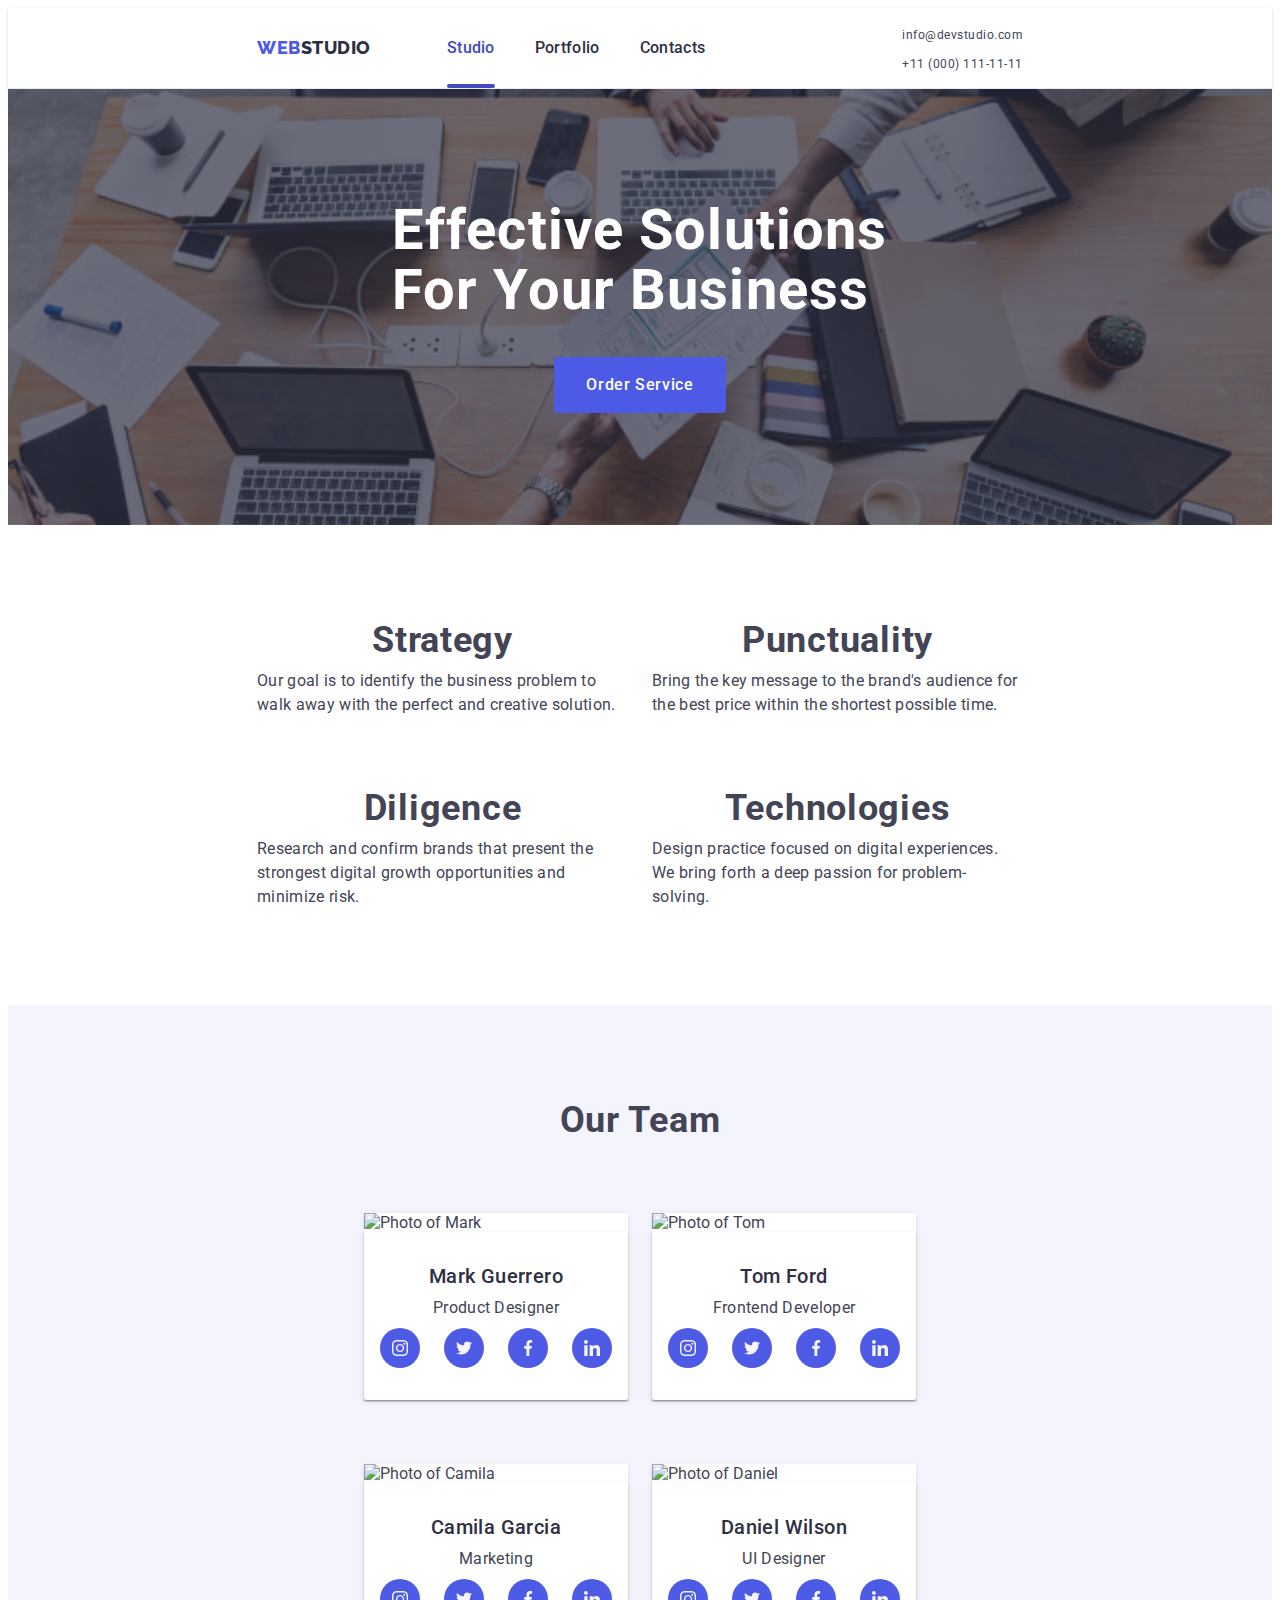
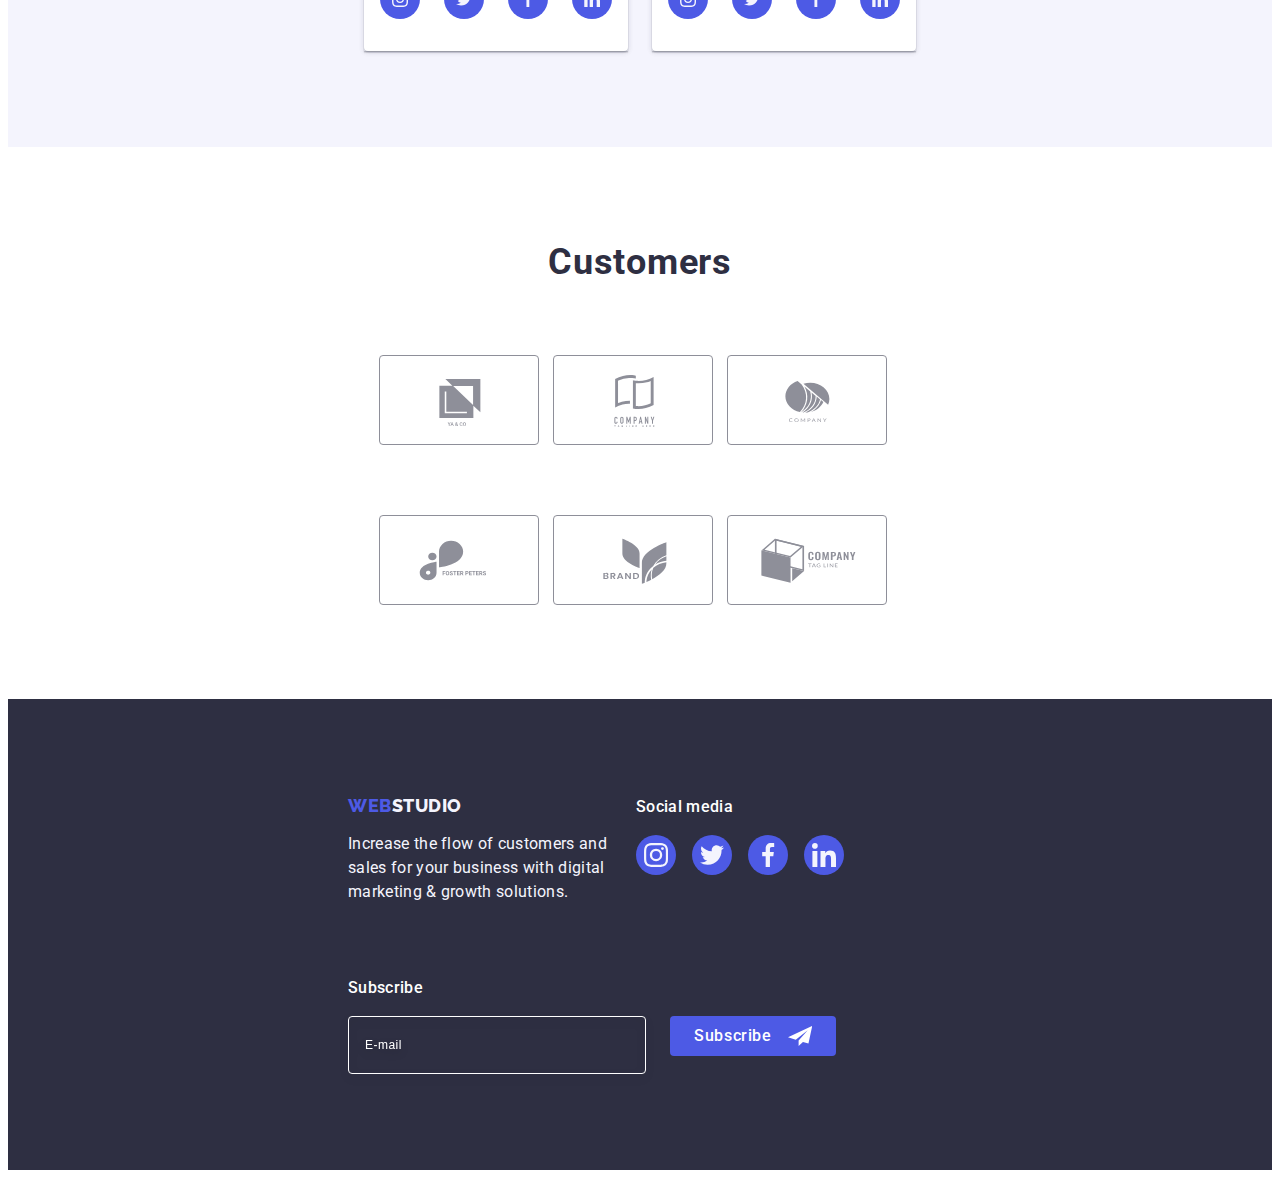
==== commit 33a6ed6d: "adaptive" ====
--- a/index.html
+++ b/index.html
@@ -23,7 +23,7 @@
   </head>
 
   <body class="body">
-    <!-- <header class="header">
+    <header class="header">
       <div class="container header-container">
         <nav class="header-nav">
           <a class="header-nav-logo logo link" href="./index.html"
@@ -59,19 +59,100 @@
             </li>
           </ul>
         </address>
+        <button type="button" class="burger-open" data-menu-open  >
+          <svg class="burger-open-svg" width="32" height="22">
+            <use href="./images/icons.svg#icon-menu"></use>
+          </svg>
+        </button>
       </div>
-    </header> -->
+
+      <div class="burger-menu is-hidden" data-menu >
+        <div class="burger-menu-nav">
+          <button type="button" class="burger-close" data-menu-close>
+            <svg class="burger-close-svg" width="8" height="8">
+              <use href="./images/icons.svg#icon-modal"></use>
+            </svg>
+          </button>
+          <ul class="header-menu-list list">
+            <li class="header-menu-item">
+              <a class="header-menu-link link current" href="./index.html"
+                >Studio</a
+              >
+            </li>
+            <li class="header-menu-item">
+              <a class="header-menu-link link" href="./portfolio.html"
+                >Portfolio</a
+              >
+            </li>
+            <li class="header-menu-item">
+              <a class="header-menu-link link" href="">Contacts</a>
+            </li>
+          </ul>
+        </div>
+
+        <div class="burger-menu-adress>
+          <adress class="menu-adress">
+            <ul class="contacts-menu-list list">
+              <li class="contacts-menu-list-item">
+                <a
+                  class="contacts-menu-list-link link alt-color"
+                  href="tel:+110001111111"
+                  >+11 (000) 111-11-11</a
+                >
+              </li>
+              <li class="contacts-menu-list-item">
+                <a
+                  class="contacts-menu-list-link link "
+                  href="mailto:info@devstudio.com"
+                  >info@devstudio.com</a
+                >
+              </li>
+            </ul>
+          </adress>
+  
+          <div class="social-header">
+            <ul class="header-social-list list">
+              <li class="header-social-item">
+                <a class="header-social-link" href="">
+                  <svg class="header-social-icon" height="24" width="24">
+                    <use href="./images/icons.svg#icon-instagram"></use>
+                  </svg>
+                </a>
+              </li>
+              <li class="header-social-item">
+                <a class="header-social-link" href=""
+                  ><svg class="header-social-icon" height="24" width="24">
+                    <use href="./images/icons.svg#icon-twitter"></use></svg
+                ></a>
+              </li>
+              <li class="header-social-item">
+                <a class="header-social-link" href=""
+                  ><svg class="header-social-icon" height="24" width="24">
+                    <use href="./images/icons.svg#icon-facebook"></use></svg
+                ></a>
+              </li>
+              <li class="header-social-item">
+                <a class="header-social-link" href=""
+                  ><svg class="header-social-icon" height="24" width="24">
+                    <use href="./images/icons.svg#icon-linkedin"></use></svg
+                ></a>
+              </li>
+            </ul>
+          </div>
+        </div>
+      </div>
+    </header>
 
     <!--MAIN SECTION-->
     <main class="main">
-      <!-- <section class="hero">
+      <section class="hero">
         <div class="container main-container">
           <h1 class="hero-title">Effective Solutions for Your Business</h1>
           <button class="hero-btn" type="button" data-modal-open>
             Order Service
           </button>
         </div>
-      </section> -->
+      </section>
 
       <!--OUR FEATURES-->
       <section class="features">
@@ -174,6 +255,7 @@
             <li class="team-list-item">
               <img
                 class="team-list-img"
+                srcset="./images/our-team-1.jpg 1x, ./images/our-team-1@x2.jpg 2x, ./images/our-team-1@x3.jpg 3x"
                 src="./images/our-team-1.jpg"
                 alt="Photo of Mark"
                 width="264"
@@ -216,6 +298,7 @@
             <li class="team-list-item">
               <img
                 class="team-list-img"
+                srcset="./images/our-team-2.jpg 1x, ./images/our-team-2@x2.jpg 2x, ./images/our-team-2@x3.jpg 3x"
                 src="./images/our-team-2.jpg"
                 alt="Photo of Tom"
                 width="264"
@@ -259,6 +342,7 @@
               <img
                 class="team-list-img"
                 src="./images/our-team-3.jpg"
+                srcset="./images/our-team-3.jpg 1x, ./images/our-team-3@x2.jpg 2x, ./images/our-team-3@x3.jpg 3x"
                 alt="Photo of Camila"
                 width="264"
               />
@@ -301,6 +385,7 @@
               <img
                 class="team-list-img"
                 src="./images/our-team-4.jpg"
+                srcset="./images/our-team-4.jpg 1x, ./images/our-team-4@x2.jpg 2x, ./images/our-team-4@x3.jpg 3x"
                 alt="Photo of Daniel"
                 width="264"
               />
@@ -549,5 +634,6 @@
       </div>
     </div>
     <script src="./js/modal.js"></script>
+    <script src="./js/mobile-menu.js"></script>
   </body>
 </html>
--- a/css/styles.css
+++ b/css/styles.css
@@ -80,7 +80,10 @@
 /**--------------HEADER-----------------*/
 
 .header {
-  max-height: 72px;
+  padding-top: 24px;
+  padding-bottom: 22px;
+  padding-left: 16px;
+
   border-bottom: 1px solid #e7e9fc;
   box-shadow: 0px 2px 1px rgba(46, 47, 66, 0.08),
     0px 1px 1px rgba(46, 47, 66, 0.16), 0px 1px 6px rgba(46, 47, 66, 0.08);
@@ -115,24 +118,117 @@
   margin-right: 76px;
 }
 
-.header-nav-list {
-  display: flex;
-  gap: 40px;
-  padding: 24px 0 24px;
-}
-.header-nav-item {
+.header-nav-list,
+.contacts {
+  display: none;
+}
+
+.burger-open {
+  background-color: transparent;
+  border: none;
+}
+
+.burger-open-svg {
+  fill: #2e2f42;
+  stroke: #2e2f42;
+}
+
+.burger-menu {
+  position: fixed;
+  top: 0;
+  left: 0;
+  z-index: 2;
+  width: 100vw;
+  height: 100vh;
+  background-color: #ffffff;
+  padding: 24px 24px 40px 40px;
+  display: flex;
+  flex-direction: column;
+  justify-content: space-between;
+  overflow: auto;
+}
+.burger-close {
+  display: block;
+  margin-left: auto;
+  border-radius: 24px;
+  border: 1px solid rgba(46, 47, 66, 0.10000000149011612);
+  opacity: ;
+  background-color: transparent;
+  margin-bottom: 32px;
+}
+
+.burger-close-svg {
+  fill: rgba(46, 47, 66, 1);
+}
+.header-menu {
+}
+
+.header-menu-list {
+  margin-bottom: 35px;
+}
+
+.header-menu-item:not(:last-child) {
+  margin-bottom: 40px;
+}
+
+.header-menu-link {
+  color: #2e2f42;
+  font-size: 36px;
+  font-weight: 700;
+  line-height: 1.11;
+  letter-spacing: 0.72px;
+  text-transform: capitalize;
+}
+
+.contacts-menu-list {
+}
+.contacts-menu-list-link {
+  color: #434455;
+  font-size: 20px;
   font-weight: 500;
-  font-size: 16px;
-  line-height: 1.5;
-  letter-spacing: 0.02em;
-  color: #2e2f42;
-  padding: 24px 0 24px;
-  transition: color 250ms cubic-bezier(0.4, 0, 0.2, 1);
-}
-
-.header-nav-item:hover,
-.header-nav-item:focus {
-  color: #404bbf;
+  line-height: 1.2;
+  letter-spacing: 0.4px;
+}
+
+.contacts-menu-list-item {
+  margin-bottom: 40px;
+  max-width: 353px;
+}
+
+.contacts-menu-list-item:last-child {
+  margin-bottom: 48px;
+}
+
+.alt-color {
+  color: #4d5ae5;
+  font-size: 36px;
+  font-weight: 700;
+  line-height: 1.2;
+  letter-spacing: 0.72px;
+}
+
+.social-header {
+}
+.header-social-list {
+  display: flex;
+  flex-direction: row;
+  gap: 56px;
+}
+
+.header-social-item {
+}
+.header-social-link {
+  display: flex;
+  flex-direction: row;
+  width: 40px;
+  height: 40px;
+  background-color: #4d5ae5;
+  border-radius: 50%;
+  align-items: center;
+  justify-content: center;
+}
+.header-social-icon {
+  fill: #f4f4fd;
 }
 
 .current {
@@ -140,38 +236,6 @@
   color: #404bbf;
 }
 
-.current::after {
-  content: "";
-  position: absolute;
-  left: 0;
-  bottom: -1px;
-  height: 4px;
-  background-color: #404bbf;
-  display: block;
-  width: 100%;
-  border-radius: 2px;
-}
-
-.contacts {
-  font-style: normal;
-}
-.contacts-list {
-  display: flex;
-  gap: 40px;
-}
-
-.contacts-list-item {
-  transition: color 250ms cubic-bezier(0.4, 0, 0.2, 1);
-}
-
-.contacts-list-item.link:hover {
-  color: #404bbf;
-}
-
-.contacts-list-item.link:focus {
-  color: #404bbf;
-}
-
 /*?----------MAIN-HERO------------*/
 .main {
 }
@@ -181,30 +245,31 @@
   align-items: center;
   justify-content: center;
   flex-direction: column;
-  gap: 48px;
+  gap: 72px;
 }
 
 .hero {
-  padding: 188px 0;
+  padding: 112px 54px;
   background-image: linear-gradient(
       rgba(46, 47, 66, 0.7),
       rgba(46, 47, 66, 0.7)
     ),
-    url(../images/background-main.jpg);
+    url(../images/background-main-mobile.jpg);
   background-repeat: no-repeat;
   background-position: center;
   background-size: cover;
-  max-width: 1440px;
+  /* max-width: 1440px; */
+  max-width: 100%;
   margin: 0 auto;
 }
 .hero-title {
+  width: 320px;
+  font-size: 36px;
   font-weight: 700;
-  font-size: 56px;
-  line-height: 1.07;
-  letter-spacing: 0.02em;
-  color: #ffffff;
-  text-align: center;
-  max-width: 496px;
+  line-height: 1.11;
+  letter-spacing: 0.72px;
+  text-transform: capitalize;
+  color: #fff;
 }
 
 .hero-btn {
@@ -488,7 +553,6 @@
 }
 
 .subscribe-container {
-  /* margin-left: 80px; */
 }
 
 .social-footer {
@@ -513,8 +577,6 @@
 }
 
 .footer-input {
-  /* width: 264px;
-  height: 40px; */
   width: 100vw;
   max-width: 398px;
   height: 40px;
--- a/css/modal.css
+++ b/css/modal.css
@@ -12,6 +12,105 @@
 }
 
 @media (min-width: 768px) {
+  /*!------------- HEADER ----------- */
+
+  .header {
+    padding: 16px;
+  }
+
+  .contacts {
+    font-style: normal;
+    display: block;
+  }
+  .contacts-list {
+    display: flex;
+    flex-direction: column;
+    gap: 10px;
+    justify-content: flex-end;
+  }
+
+  .contacts-list-item {
+    width: 118px;
+    color: #434455;
+    font-size: 12px;
+    line-height: 1.16;
+    letter-spacing: 0.48px;
+    transition: color 250ms cubic-bezier(0.4, 0, 0.2, 1);
+  }
+
+  .contacts-list-item.link:hover,
+  .contacts-list-item.link:focus {
+    color: #404bbf;
+  }
+
+  .burger-open {
+    display: none;
+  }
+
+  .header-nav-list {
+    display: flex;
+    gap: 40px;
+  }
+
+  .header-nav-item {
+    font-weight: 500;
+    font-size: 16px;
+    line-height: 1.5;
+    letter-spacing: 0.02em;
+    color: #2e2f42;
+    padding: 24px 0 24px;
+    transition: color 250ms cubic-bezier(0.4, 0, 0.2, 1);
+  }
+
+  .header-nav-item:hover,
+  .header-nav-item:focus {
+    color: #404bbf;
+  }
+
+  .current {
+    position: relative;
+    color: #404bbf;
+  }
+
+  .current::after {
+    content: "";
+    position: absolute;
+    left: 0;
+    bottom: -7px;
+    height: 4px;
+    background-color: #404bbf;
+    display: block;
+    width: 100%;
+    border-radius: 2px;
+  }
+
+  /*?----------- MAIN -------------- */
+
+  .hero {
+    padding: 112px 136px;
+    background-image: linear-gradient(
+        rgba(46, 47, 66, 0.7),
+        rgba(46, 47, 66, 0.7)
+      ),
+      url(../images/background-main-tablet.jpg);
+    background-repeat: no-repeat;
+    background-position: center;
+    background-size: cover;
+  }
+
+  .hero-title {
+    width: 496px;
+    font-size: 56px;
+    font-family: Roboto;
+    font-weight: 700;
+    line-height: 1.07;
+    letter-spacing: 1.12px;
+  }
+
+  .main-container {
+    gap: 36px;
+  }
+
   /*!----------FEATURES----------*/
 
   .container {
@@ -46,7 +145,16 @@
   /*?----------FOOTER----------*/
 
   .footer {
-    display: inline-block;
+  }
+
+  .footer-container {
+    flex-direction: row;
+    row-gap: 72px;
+    flex-wrap: wrap;
+    align-items: baseline;
+    max-width: 584px;
+    text-align: start;
+    justify-content: unset;
   }
 
   .footer-box {
@@ -65,7 +173,10 @@
   .footer-wrap {
     display: flex;
     gap: 24px;
-    margin-bottom: 72px;
+  }
+
+  .footer-form {
+    column-gap: 24px;
   }
 
   .social-footer {
@@ -73,11 +184,65 @@
   }
 
   .subscribe-container {
-    align-self: start;
   }
 }
 
 @media (min-width: 1440px) {
+  /*!------------ HEADER ----------------- */
+  .header {
+    max-height: 72px;
+    padding: 24px;
+  }
+
+  .main-container {
+    gap: 48px;
+  }
+
+  .contacts {
+    font-style: normal;
+    display: block;
+  }
+  .contacts-list {
+    display: flex;
+    flex-direction: row;
+    gap: 40px;
+    justify-content: flex-end;
+  }
+
+  .contacts-list-item {
+    font-size: 16px;
+    line-height: 1.5;
+    letter-spacing: 0.32px;
+  }
+
+  .current::after {
+    bottom: 5px;
+  }
+
+  /*?----------- MAIN -------------- */
+
+  .hero {
+    padding: 188px 472px;
+    background-image: linear-gradient(
+        rgba(46, 47, 66, 0.7),
+        rgba(46, 47, 66, 0.7)
+      ),
+      url(../images/background-main.jpg);
+    background-repeat: no-repeat;
+    background-position: center;
+    background-size: cover;
+  }
+
+  .hero-title {
+    font-weight: 700;
+    font-size: 56px;
+    line-height: 1.07;
+    letter-spacing: 0.02em;
+    color: #ffffff;
+    text-align: center;
+    width: 496px;
+  }
+
   /*!----------FEATURES----------*/
 
   .container {
@@ -150,15 +315,105 @@
 
   /**----------CUSTOMERS---------- */
 
+  .customers {
+    max-width: 1158px;
+  }
+
   .customers-list {
     gap: 0 24px;
   }
 
   .customers-list-item {
     width: calc((100% - 120px) / 6);
+    height: 88px;
   }
 
   .customers {
     padding: 120px 0;
   }
-}
+
+  /*!---------------- FOOTER ------------------*/
+
+  .footer {
+    padding: 100px 0;
+  }
+
+  .footer-input {
+    width: 264px;
+    height: 40px;
+  }
+
+  .footer-container {
+    gap: 0 80px;
+  }
+
+  .subscribe-container {
+  }
+
+  .footer-wrap {
+    gap: 0 120px;
+  }
+}
+
+@media (min-resolution: 192dpi) and (min-width: 768px) {
+  .hero {
+    background-image: linear-gradient(
+        rgba(46, 47, 66, 0.7),
+        rgba(46, 47, 66, 0.7)
+      ),
+      url(../images/background-main-tablet@2x.jpg);
+  }
+}
+
+
+@media (min-resolution: 288dpi) and (min-width: 768px) {
+  .hero {
+    background-image: linear-gradient(
+        rgba(46, 47, 66, 0.7),
+        rgba(46, 47, 66, 0.7)
+      ),
+      url(../images/background-main-tablet@3x.jpg);
+  }
+}
+
+@media (min-resolution: 192dpi) and (max-width: 768px) {
+  .hero {
+    background-image: linear-gradient(
+        rgba(46, 47, 66, 0.7),
+        rgba(46, 47, 66, 0.7)
+      ),
+      url(../images/background-main-mobile@2x.jpg);
+  }
+}
+
+
+@media (min-resolution: 288dpi) and (max-width: 768px) {
+  .hero {
+    background-image: linear-gradient(
+        rgba(46, 47, 66, 0.7),
+        rgba(46, 47, 66, 0.7)
+      ),
+      url(../images/background-main-mobile@3x.jpg);
+  }
+}
+
+@media (min-resolution: 192dpi) and (min-width: 1440px) {
+  .hero {
+    background-image: linear-gradient(
+        rgba(46, 47, 66, 0.7),
+        rgba(46, 47, 66, 0.7)
+      ),
+      url(../images/background-main@2x.jpg);
+  }
+}
+
+
+@media (min-resolution: 288dpi) and (min-width: 1440px) {
+  .hero {
+    background-image: linear-gradient(
+        rgba(46, 47, 66, 0.7),
+        rgba(46, 47, 66, 0.7)
+      ),
+      url(../images/background-main@3x.jpg);
+  }
+}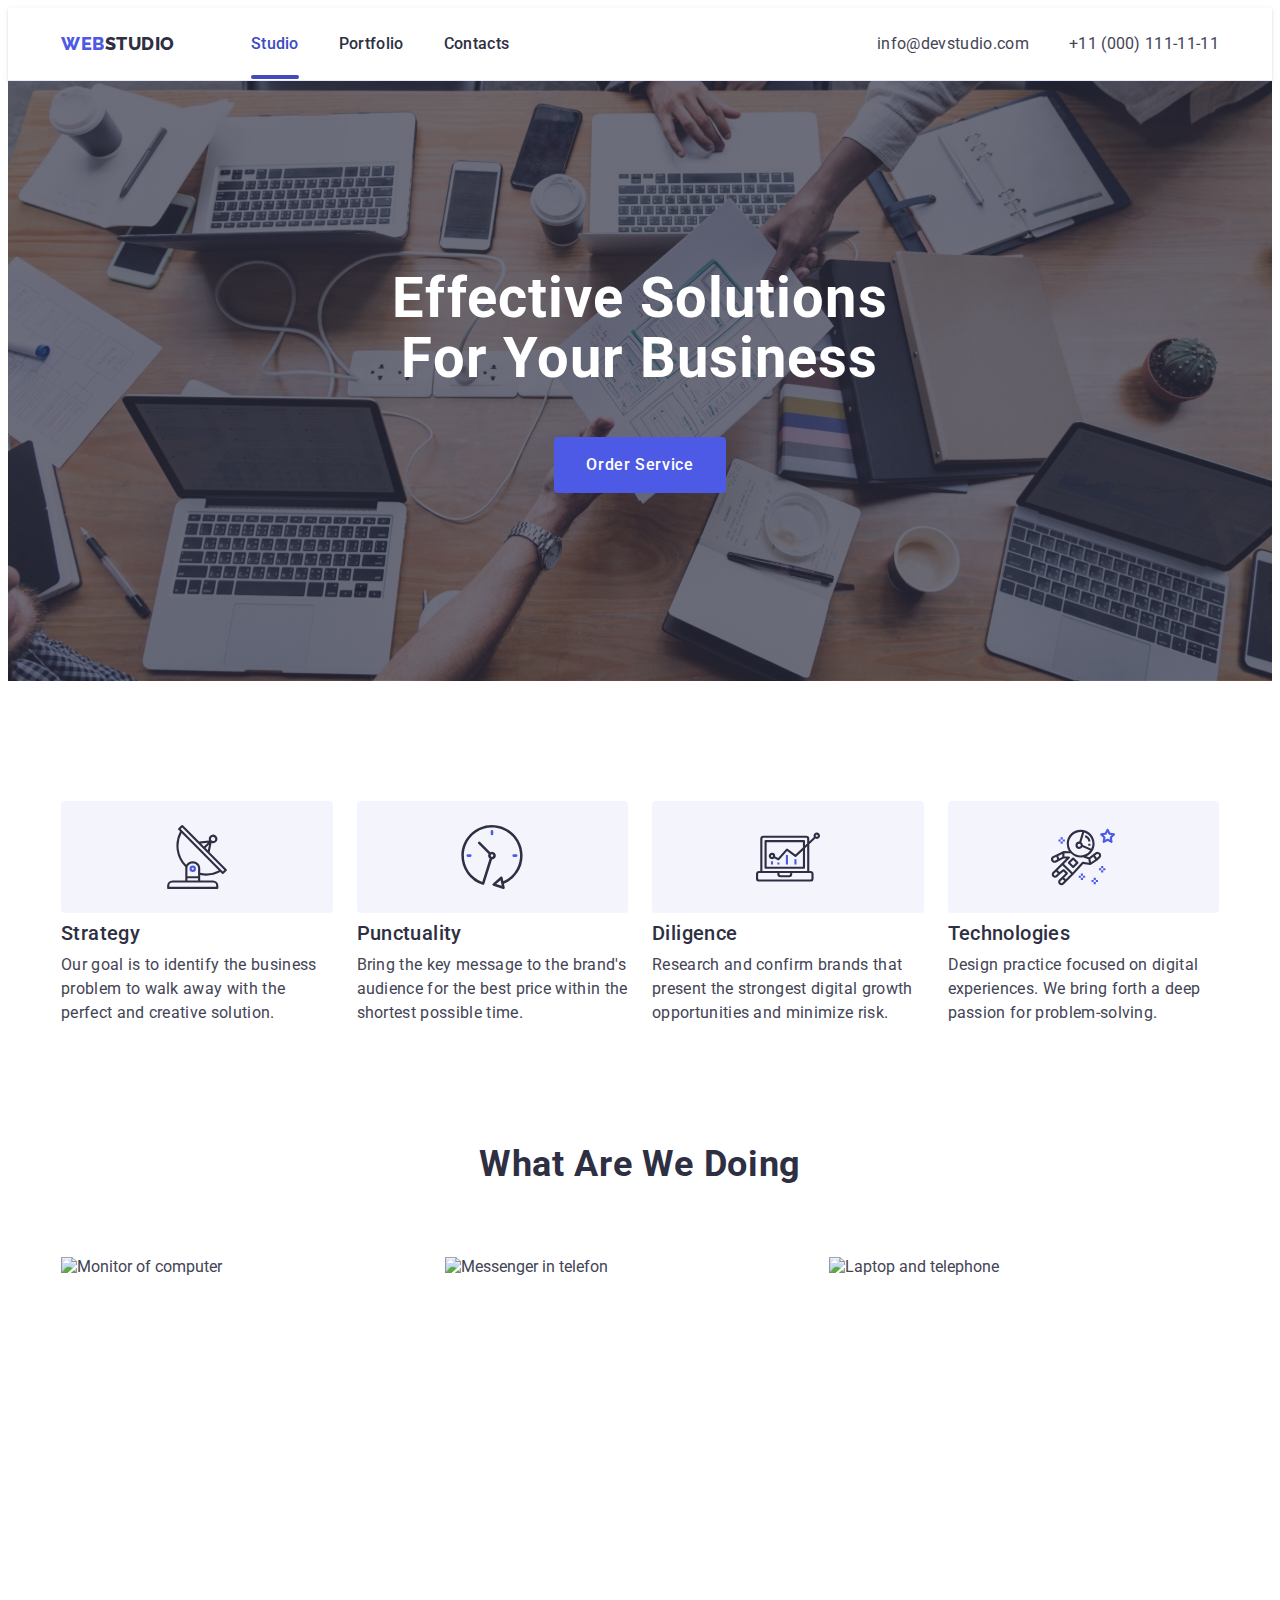
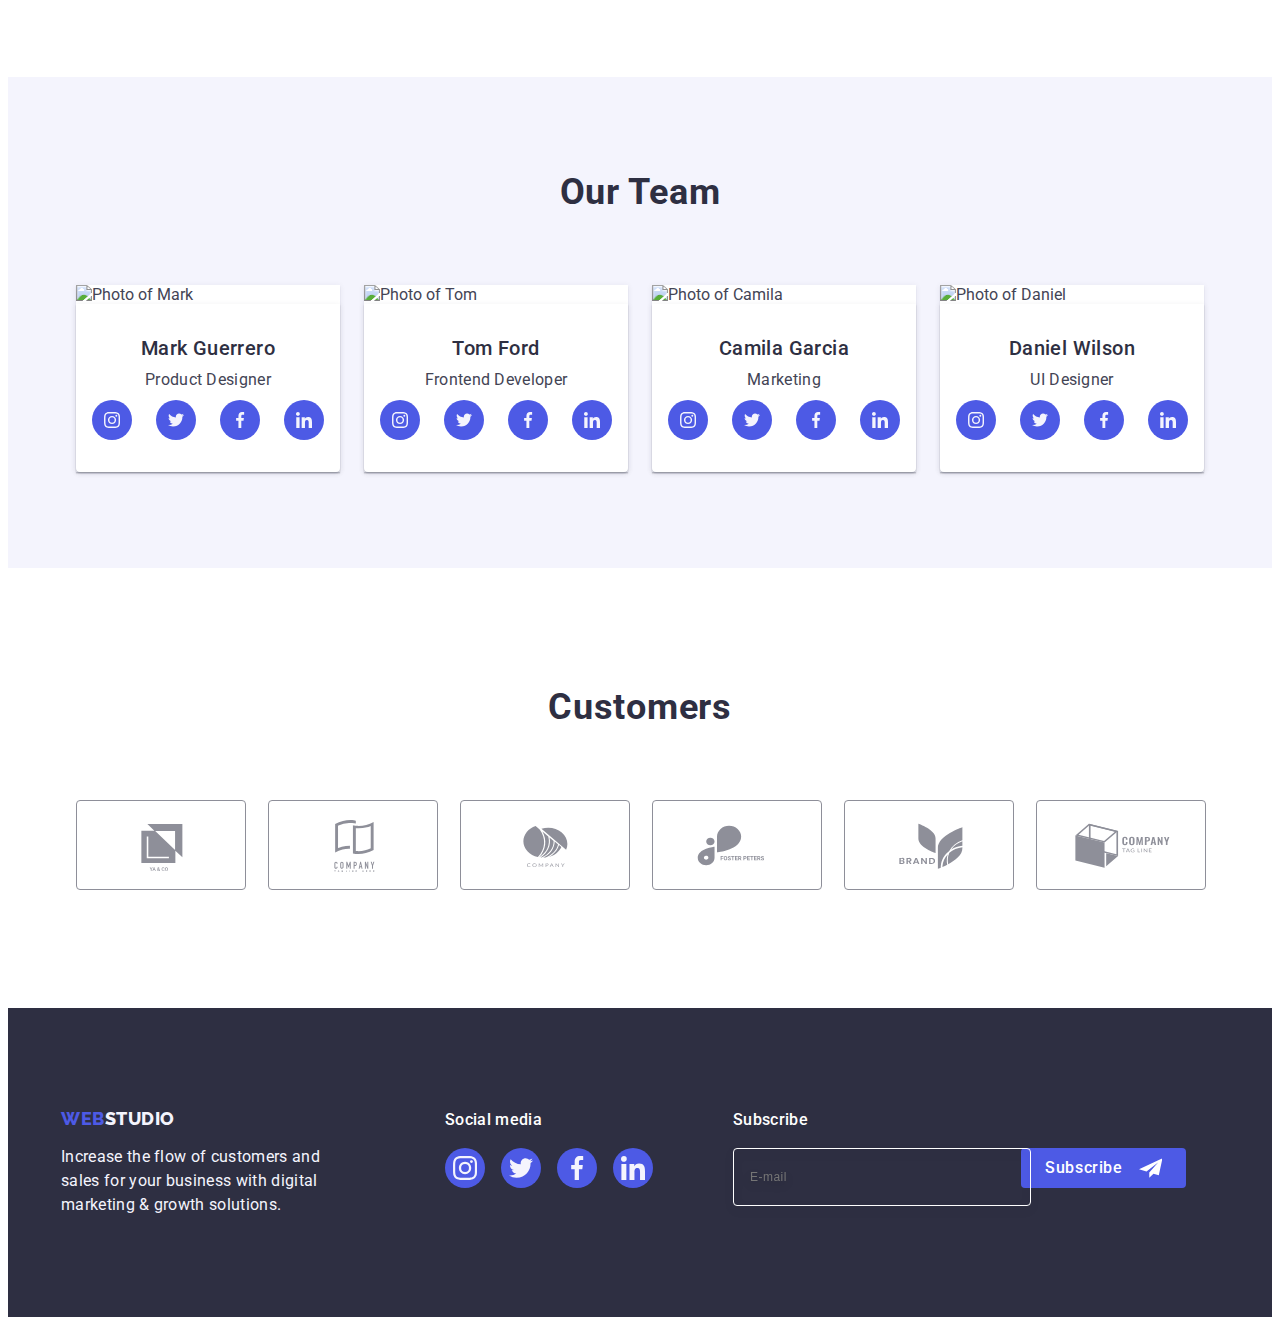
==== commit 49ae8f1d: "footer edited" ====
--- a/index.html
+++ b/index.html
@@ -59,16 +59,16 @@
             </li>
           </ul>
         </address>
-        <button type="button" class="burger-open" data-menu-open  >
+        <button type="button" class="burger-open js-open-menu">
           <svg class="burger-open-svg" width="32" height="22">
             <use href="./images/icons.svg#icon-menu"></use>
           </svg>
         </button>
       </div>
 
-      <div class="burger-menu is-hidden" data-menu >
+      <div class="burger-menu  js-menu-container"  >
         <div class="burger-menu-nav">
-          <button type="button" class="burger-close" data-menu-close>
+          <button type="button" class="burger-close js-close-menu">
             <svg class="burger-close-svg" width="8" height="8">
               <use href="./images/icons.svg#icon-modal"></use>
             </svg>
@@ -219,6 +219,7 @@
             <li class="info-list-item">
               <img
                 class="info-list-img"
+                srcset="./images/wawd-01.jpg 1x, ./images/wawd-01@x2.jpg 2x, ./images/wawd-01@x3.jpg 3x"
                 src="./images/wawd-01.jpg"
                 alt="Monitor of computer"
                 width="360"
@@ -228,6 +229,7 @@
             <li class="info-list-item">
               <img
                 class="info-list-img"
+                srcset="./images/wawd-02.jpg 1x, ./images/wawd-02@x2.jpg 2x, ./images/wawd-02@x3.jpg 3x"
                 src="./images/wawd-02.jpg"
                 alt="Messenger in telefon"
                 width="360"
@@ -237,6 +239,7 @@
             <li class="info-list-item">
               <img
                 class="info-list-img"
+                srcset="./images/wawd-03.jpg 1x, ./images/wawd-03@x2.jpg 2x, ./images/wawd-03@x3.jpg 3x"
                 src="./images/wawd-03.jpg"
                 alt="Laptop and telephone"
                 width="360"
@@ -635,5 +638,6 @@
     </div>
     <script src="./js/modal.js"></script>
     <script src="./js/mobile-menu.js"></script>
+    <script src="./js/mobile-menu-1.js"></script>
   </body>
 </html>
--- a/css/styles.css
+++ b/css/styles.css
@@ -75,6 +75,8 @@
 
 img {
   display: block;
+  max-width: 100%;
+  height: auto;
 }
 
 /**--------------HEADER-----------------*/
@@ -146,13 +148,19 @@
   flex-direction: column;
   justify-content: space-between;
   overflow: auto;
-}
+  transform: translateX(100%);
+  transition: transform 250ms ease-in-out;
+}
+
+.burger-menu.is-open {
+  transform: translateX(0);
+}
+
 .burger-close {
   display: block;
   margin-left: auto;
   border-radius: 24px;
   border: 1px solid rgba(46, 47, 66, 0.10000000149011612);
-  opacity: ;
   background-color: transparent;
   margin-bottom: 32px;
 }
@@ -262,6 +270,31 @@
   max-width: 100%;
   margin: 0 auto;
 }
+
+@media (min-device-pixel-ratio: 2),
+  (min-resolution: 192dpi),
+  (min-resolution: 2dppx) {
+  .hero {
+    background-image: linear-gradient(
+        rgba(46, 47, 66, 0.7),
+        rgba(46, 47, 66, 0.7)
+      ),
+      url(../images/background-main-mobile@2x.jpg);
+  }
+}
+
+@media (min-device-pixel-ratio: 3),
+  (min-resolution: 288dpi),
+  (min-resolution: 3dppx) {
+  .hero {
+    background-image: linear-gradient(
+        rgba(46, 47, 66, 0.7),
+        rgba(46, 47, 66, 0.7)
+      ),
+      url(../images/background-main-mobile@3x.jpg);
+  }
+}
+
 .hero-title {
   width: 320px;
   font-size: 36px;
@@ -340,7 +373,6 @@
   line-height: 1.2;
   letter-spacing: 0.02em;
   color: var(--title);
-  margin-bottom: 8px;
 }
 .features-text {
 }
@@ -553,6 +585,8 @@
 }
 
 .subscribe-container {
+    margin: 0 auto;
+    max-width: 398px ;
 }
 
 .social-footer {
@@ -570,15 +604,19 @@
   display: flex;
   gap: 16px;
   flex-wrap: wrap;
+width: 100%;
 }
 
 input {
   display: block;
 }
 
+.footer-label {
+  width: 100%;
+}
+
 .footer-input {
-  width: 100vw;
-  max-width: 398px;
+  width: 100%;
   height: 40px;
   border: 1px solid #ffffff;
   filter: drop-shadow(0px 4px 4px rgba(0, 0, 0, 0.15));
@@ -589,6 +627,8 @@
   line-height: 1.5;
   letter-spacing: 0.04em;
   color: #ffffff;
+
+}
 }
 
 .footer-input::placeholder {
@@ -849,15 +889,17 @@
   background-color: #ffffff;
 }
 .portfolio-hero {
-  padding-top: 96px;
-  padding-bottom: 120px;
+  padding: 48px 15px;
+  /* padding-top: 96px;
+  padding-bottom: 120px; */
 }
 .btns-list {
   display: flex;
   align-items: center;
-  justify-content: center;
+  justify-content: flex-start;
+  flex-wrap: wrap;
   gap: 24px;
-  margin-bottom: 72px;
+  margin-bottom: 48px;
 }
 .btns-list-item {
 }
@@ -894,10 +936,10 @@
 .project-list {
   display: flex;
   flex-wrap: wrap;
-  gap: 48px 24px;
+  gap: 48px;
 }
 .project-list-item {
-  width: calc((100% - 48px) / 3);
+  width: 396px;
 }
 
 .project-link {
@@ -938,7 +980,6 @@
   border: 1px solid #e7e9fc;
   border-top: none;
   padding: 32px 16px;
-  margin-bottom: 8px;
 }
 
 .project-block {
@@ -948,6 +989,7 @@
 .project-title {
 }
 .project-text {
+  margin-top: 8px;
 }
 .text {
 }
--- a/css/modal.css
+++ b/css/modal.css
@@ -98,6 +98,30 @@
     background-size: cover;
   }
 
+  @media (min-device-pixel-ratio: 2),
+    (min-resolution: 192dpi),
+    (min-resolution: 2dppx) {
+    .hero {
+      background-image: linear-gradient(
+          rgba(46, 47, 66, 0.7),
+          rgba(46, 47, 66, 0.7)
+        ),
+        url(../images/background-main-tablet@2x.jpg);
+    }
+  }
+
+  @media (min-device-pixel-ratio: 3),
+    (min-resolution: 288dpi),
+    (min-resolution: 3dppx) {
+    .hero {
+      background-image: linear-gradient(
+          rgba(46, 47, 66, 0.7),
+          rgba(46, 47, 66, 0.7)
+        ),
+        url(../images/background-main-tablet@3x.jpg);
+    }
+  }
+
   .hero-title {
     width: 496px;
     font-size: 56px;
@@ -166,6 +190,10 @@
     text-align: start;
   }
 
+  .footer-label {
+    width: 264px;
+  }
+
   .footer-input {
     max-width: 264px;
   }
@@ -177,6 +205,7 @@
 
   .footer-form {
     column-gap: 24px;
+    flex-wrap: nowrap;
   }
 
   .social-footer {
@@ -184,10 +213,33 @@
   }
 
   .subscribe-container {
+    max-width: 453px;
+    margin: 0;
+  }
+
+  /*?---------------- PORTFOLIO ----------------- */
+
+  .portfolio-hero {
+    padding: 64px 15px 96px 15px;
+  }
+
+  .project-list {
+    gap: 72px 24px;
+  }
+
+  .project-link {
+  }
+
+  .project-list-item {
+    width: 356px;
+  }
+
+  .btns-list {
+    justify-content: center;
+    margin-bottom: 64px;
   }
 }
-
-@media (min-width: 1440px) {
+@media (min-width: 1158px) {
   /*!------------ HEADER ----------------- */
   .header {
     max-height: 72px;
@@ -216,7 +268,7 @@
   }
 
   .current::after {
-    bottom: 5px;
+    bottom: -2px;
   }
 
   /*?----------- MAIN -------------- */
@@ -233,6 +285,30 @@
     background-size: cover;
   }
 
+  @media (min-device-pixel-ratio: 2),
+    (min-resolution: 192dpi),
+    (min-resolution: 2dppx) {
+    .hero {
+      background-image: linear-gradient(
+          rgba(46, 47, 66, 0.7),
+          rgba(46, 47, 66, 0.7)
+        ),
+        url(../images/background-main@2x.jpg);
+    }
+  }
+
+  @media (min-device-pixel-ratio: 3),
+    (min-resolution: 288dpi),
+    (min-resolution: 3dppx) {
+    .hero {
+      background-image: linear-gradient(
+          rgba(46, 47, 66, 0.7),
+          rgba(46, 47, 66, 0.7)
+        ),
+        url(../images/background-main@3x.jpg);
+    }
+  }
+
   .hero-title {
     font-weight: 700;
     font-size: 56px;
@@ -353,67 +429,26 @@
   .footer-wrap {
     gap: 0 120px;
   }
+
+  /*?---------------- PORTFOLIO ----------------- */
+
+  .portfolio-hero {
+    padding: 115px 15px 120px 15px;
+  }
+
+  .project-list {
+    gap: 48px 24px;
+  }
+
+  .project-link {
+  }
+
+  .project-list-item {
+    width: calc((100% - 48px) / 3);
+  }
+
+  .btns-list {
+    justify-content: center;
+    margin-bottom: 72px;
+  }
 }
-
-@media (min-resolution: 192dpi) and (min-width: 768px) {
-  .hero {
-    background-image: linear-gradient(
-        rgba(46, 47, 66, 0.7),
-        rgba(46, 47, 66, 0.7)
-      ),
-      url(../images/background-main-tablet@2x.jpg);
-  }
-}
-
-
-@media (min-resolution: 288dpi) and (min-width: 768px) {
-  .hero {
-    background-image: linear-gradient(
-        rgba(46, 47, 66, 0.7),
-        rgba(46, 47, 66, 0.7)
-      ),
-      url(../images/background-main-tablet@3x.jpg);
-  }
-}
-
-@media (min-resolution: 192dpi) and (max-width: 768px) {
-  .hero {
-    background-image: linear-gradient(
-        rgba(46, 47, 66, 0.7),
-        rgba(46, 47, 66, 0.7)
-      ),
-      url(../images/background-main-mobile@2x.jpg);
-  }
-}
-
-
-@media (min-resolution: 288dpi) and (max-width: 768px) {
-  .hero {
-    background-image: linear-gradient(
-        rgba(46, 47, 66, 0.7),
-        rgba(46, 47, 66, 0.7)
-      ),
-      url(../images/background-main-mobile@3x.jpg);
-  }
-}
-
-@media (min-resolution: 192dpi) and (min-width: 1440px) {
-  .hero {
-    background-image: linear-gradient(
-        rgba(46, 47, 66, 0.7),
-        rgba(46, 47, 66, 0.7)
-      ),
-      url(../images/background-main@2x.jpg);
-  }
-}
-
-
-@media (min-resolution: 288dpi) and (min-width: 1440px) {
-  .hero {
-    background-image: linear-gradient(
-        rgba(46, 47, 66, 0.7),
-        rgba(46, 47, 66, 0.7)
-      ),
-      url(../images/background-main@3x.jpg);
-  }
-}